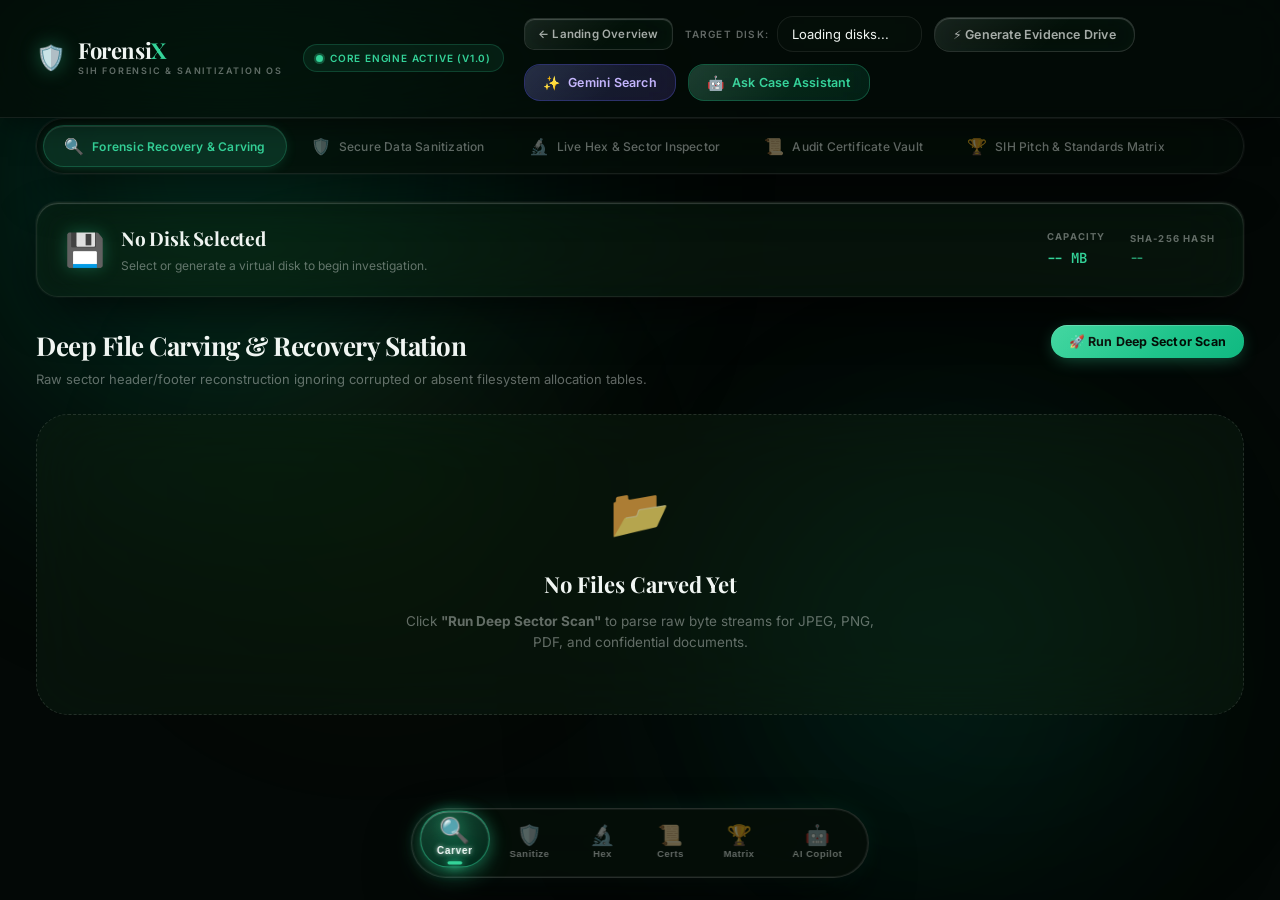
==== static/studio.html @ 4ae2972b "feat: Initial release of ForensiX Cyber-Forensic Studio & Sanitization OS" ====
<!DOCTYPE html>
<html lang="en">
<head>
    <meta charset="UTF-8">
    <meta name="viewport" content="width=device-width, initial-scale=1.0">
    <title>ForensiX Studio | Forensic Carving & Certified Zero-Data Sanitization OS</title>
    <meta name="description" content="Forensics-Grade Certified Secure Data Sanitization (NIST SP 800-88, DoD 5220.22-M) and Deep File Recovery Suite">
    <!-- Google Fonts -->
    <link rel="preconnect" href="https://fonts.googleapis.com">
    <link rel="preconnect" href="https://fonts.gstatic.com" crossorigin>
    <link href="https://fonts.googleapis.com/css2?family=Playfair+Display:ital,wght@0,400;0,500;0,600;0,700;0,800;1,400;1,600&family=Inter:wght@300;400;500;600;700;800&family=JetBrains+Mono:wght@400;500;700&display=swap" rel="stylesheet">
    <!-- Main Stylesheet -->
    <link rel="stylesheet" href="styles.css">
</head>
<body>
    <!-- Liquid Light Ambient Mesh Orbs (iPhone / visionOS Dynamic Light) -->
    <div class="ambient-glow-orbs">
        <div class="orb orb-1"></div>
        <div class="orb orb-2"></div>
        <div class="orb orb-3"></div>
        <div class="orb orb-4"></div>
    </div>

    <div class="app-layout">
        <!-- Top Navigation Bar -->
        <header class="top-header">
            <div class="brand-section">
                <a href="/" class="brand-logo" title="Back to Landing Page">
                    <span class="logo-icon">🛡️</span>
                    <div class="brand-text">
                        <span class="brand-title">Forensi<span class="brand-highlight">X</span></span>
                        <span class="brand-subtitle">SIH FORENSIC & SANITIZATION OS</span>
                    </div>
                </a>
                <div class="system-status-pill">
                    <span class="pulse-dot"></span>
                    <span id="systemStatusText">CORE ENGINE ACTIVE (v1.0)</span>
                </div>
            </div>

                        <div class="header-controls">
                <a href="/" class="btn btn-secondary btn-sm" title="Return to ForensiX Landing Page"><span>← Landing Overview</span></a>
                <div class="disk-selector-group">
                    <label for="activeDiskSelect">TARGET DISK:</label>
                    <select id="activeDiskSelect" class="cyber-select">
                        <option value="">Loading disks...</option>
                    </select>
                </div>
                <button id="btnCreateSampleDisk" class="btn btn-secondary">
                    <span>⚡ Generate Evidence Drive</span>
                </button>
                <button id="btnOpenGeminiSearch" class="btn btn-ai-gemini" title="Gemini 3.7 Flash Unknown Artifact & Signature Search">
                    <span class="ai-sparkle-icon">✨</span>
                    <span>Gemini Search</span>
                </button>
                <button id="btnOpenCaseAssistant" class="btn btn-ai-assistant" title="DFIR Case Intelligence Copilot">
                    <span class="ai-bot-icon">🤖</span>
                    <span>Ask Case Assistant</span>
                </button>
            </div>
        </header>

        

        <!-- Floating iOS Dock Navigation -->
        <div class="dock-nav-wrapper">
            <nav class="nav-tabs" role="tablist">
                <button class="tab-btn active" data-tab="tab-recovery" id="navRecovery">
                    <span class="tab-icon">🔍</span>
                    <span class="tab-label">Forensic Recovery & Carving</span>
                </button>
                <button class="tab-btn" data-tab="tab-wipe" id="navWipe">
                    <span class="tab-icon">🛡️</span>
                    <span class="tab-label">Secure Data Sanitization</span>
                </button>
                <button class="tab-btn" data-tab="tab-hex" id="navHex">
                    <span class="tab-icon">🔬</span>
                    <span class="tab-label">Live Hex & Sector Inspector</span>
                </button>
                <button class="tab-btn" data-tab="tab-certs" id="navCerts">
                    <span class="tab-icon">📜</span>
                    <span class="tab-label">Audit Certificate Vault</span>
                </button>
                <button class="tab-btn" data-tab="tab-pitch" id="navPitch">
                    <span class="tab-icon">🏆</span>
                    <span class="tab-label">SIH Pitch & Standards Matrix</span>
                </button>
            </nav>
        </div>

        <!-- Main Content Area -->
        <main class="workspace-main" id="workspaceMain">
            <!-- Active Drive Banner -->
            <div class="drive-banner" id="driveBanner">
                <div class="drive-banner-info">
                    <div class="drive-icon">💾</div>
                    <div>
                        <h2 id="bannerDiskName">No Disk Selected</h2>
                        <div class="drive-meta" id="bannerDiskMeta">Select or generate a virtual disk to begin investigation.</div>
                    </div>
                </div>
                <div class="drive-banner-stats">
                    <div class="stat-box">
                        <span class="stat-label">CAPACITY</span>
                        <span class="stat-value" id="bannerDiskSize">-- MB</span>
                    </div>
                    <div class="stat-box">
                        <span class="stat-label">SHA-256 HASH</span>
                        <span class="stat-value hash-code" id="bannerDiskHash">--</span>
                    </div>
                </div>
            </div>

            <!-- TAB 1: FORENSIC RECOVERY & CARVING -->
            <section id="tab-recovery" class="tab-pane active">
                <div class="pane-header">
                    <div>
                        <h2>Deep File Carving & Recovery Station</h2>
                        <p class="section-desc">Raw sector header/footer reconstruction ignoring corrupted or absent filesystem allocation tables.</p>
                    </div>
                    <button id="btnStartCarve" class="btn btn-primary">
                        <span>🚀 Run Deep Sector Scan</span>
                    </button>
                </div>

                <div class="carver-stats-bar" id="carverStatsBar" style="display: none;">
                    <div class="mini-stat">
                        <span class="label">Sectors Scanned</span>
                        <span class="val" id="scannedSectorsCount">0</span>
                    </div>
                    <div class="mini-stat">
                        <span class="label">Carved Artifacts</span>
                        <span class="val" id="carvedArtifactsCount">0</span>
                    </div>
                    <div class="mini-stat">
                        <span class="label">Integrity Status</span>
                        <span class="val status-ok" id="carveIntegrityStatus">100% Validated</span>
                    </div>
                </div>

                <!-- Recovery Results Grid -->
                <div class="recovery-grid" id="recoveryGrid">
                    <div class="empty-state">
                        <div class="empty-icon">📂</div>
                        <h3>No Files Carved Yet</h3>
                        <p>Click <strong>"Run Deep Sector Scan"</strong> to parse raw byte streams for JPEG, PNG, PDF, and confidential documents.</p>
                    </div>
                </div>
            </section>

            <!-- TAB 2: SECURE DATA SANITIZATION -->
            <section id="tab-wipe" class="tab-pane">
                <div class="pane-header">
                    <div>
                        <h2>Certified Media Sanitization Station</h2>
                        <p class="section-desc">Mathematically proven data destruction compliant with NIST SP 800-88 Rev. 1, DoD 5220.22-M, and SSD firmware sanitisers.</p>
                    </div>
                </div>

                <div class="wipe-container">
                    <div class="wipe-controls-panel glass-card">
                        <h3>1. Select Sanitization Standard</h3>
                        <div class="standard-selector">
                            <label class="standard-radio-card active">
                                <input type="radio" name="wipeStandard" value="NIST_CLEAR" checked>
                                <div class="card-content">
                                    <div class="card-title-row">
                                        <span class="title">NIST SP 800-88 (Clear)</span>
                                        <span class="badge badge-success">Recommended</span>
                                    </div>
                                    <p class="desc">1-pass logical overwrite with zero/fixed pattern + verification. Recommended by modern forensic standards for general decommission.</p>
                                </div>
                            </label>

                            <label class="standard-radio-card">
                                <input type="radio" name="wipeStandard" value="NIST_PURGE">
                                <div class="card-content">
                                    <div class="card-title-row">
                                        <span class="title">NIST SP 800-88 (Purge)</span>
                                        <span class="badge badge-cyan">Classified</span>
                                    </div>
                                    <p class="desc">3-pass pseudo-random overwrite with bitwise inversion and zero pass. Resists advanced lab-level recovery techniques.</p>
                                </div>
                            </label>

                            <label class="standard-radio-card">
                                <input type="radio" name="wipeStandard" value="DOD_5220_22_M">
                                <div class="card-content">
                                    <div class="card-title-row">
                                        <span class="title">DoD 5220.22-M (E)</span>
                                        <span class="badge badge-amber">3-Pass</span>
                                    </div>
                                    <p class="desc">Department of Defense standard: Pass 1 (zeros), Pass 2 (ones), Pass 3 (random byte) followed by sector-wide verification.</p>
                                </div>
                            </label>

                            <label class="standard-radio-card">
                                <input type="radio" name="wipeStandard" value="SSD_SECURE_ERASE">
                                <div class="card-content">
                                    <div class="card-title-row">
                                        <span class="title">SSD Firmware Sanitize (NVMe / ATA)</span>
                                        <span class="badge badge-purple">Flash Safe</span>
                                    </div>
                                    <p class="desc">Bypasses wear-leveling by purging the Flash Translation Layer (FTL) controller crypto keys and issuing TRIM block-erases.</p>
                                </div>
                            </label>
                        </div>

                        <div class="operator-field">
                            <label for="operatorInput">Forensic Examiner Name:</label>
                            <input type="text" id="operatorInput" class="cyber-input" value="Lead Forensic Examiner (SIH 2026)">
                        </div>

                        <div class="safety-notice">
                            <span class="safety-icon">⚠️</span>
                            <span><strong>Zero-Data Guarantee:</strong> Once initiated, all evidence on the selected virtual image will be permanently overwritten and non-recoverable.</span>
                        </div>

                        <button id="btnStartWipe" class="btn btn-danger btn-large">
                            <span>🔥 Execute Certified Sanitization</span>
                        </button>
                    </div>

                    <!-- Wipe Live Execution Status -->
                    <div class="wipe-feedback-panel glass-card">
                        <h3>2. Real-Time Execution & Entropy Telemetry</h3>
                        
                        <div class="telemetry-gauge">
                            <div class="gauge-header">
                                <span>Shannon Sector Entropy</span>
                                <span class="entropy-val" id="telemetryEntropy">-- bits/byte</span>
                            </div>
                            <div class="progress-bar-track">
                                <div class="progress-bar-fill" id="entropyBarFill" style="width: 0%;"></div>
                            </div>
                            <div class="entropy-explanation" id="entropyExplanation">
                                Higher entropy (&gt;7.0) indicates high information content. 0.0 indicates 100% verified zeroed media.
                            </div>
                        </div>

                        <div class="wipe-status-terminal" id="wipeTerminal">
                            <div class="terminal-line"><span class="term-dim">[SYSTEM]</span> Ready for sanitization command.</div>
                        </div>

                        <div class="cert-alert-box" id="certAlertBox" style="display: none;">
                            <div class="cert-alert-icon">📜</div>
                            <div class="cert-alert-info">
                                <h4>Sanitization Complete & Audited</h4>
                                <p id="certSuccessMsg">Certificate FX-CERT-XXXX generated successfully.</p>
                                <a id="btnDownloadCertFromAlert" href="#" target="_blank" class="btn btn-secondary btn-sm">
                                    <span>Download PDF Certificate</span>
                                </a>
                            </div>
                        </div>
                    </div>
                </div>
            </section>

            <!-- TAB 3: LIVE HEX & SECTOR INSPECTOR -->
            <section id="tab-hex" class="tab-pane">
                <div class="pane-header">
                    <div>
                        <h2>Live Sector & Raw Hex Inspector</h2>
                        <p class="section-desc">Bit-level verification of storage sectors. Inspect headers, payload data, and sanitized zero blocks directly.</p>
                    </div>
                    <div class="hex-nav-controls">
                        <label for="hexOffsetInput">Offset (Bytes):</label>
                        <input type="number" id="hexOffsetInput" class="cyber-input num-input" value="0" step="512">
                        <button id="btnJumpHex" class="btn btn-secondary btn-sm">Jump</button>
                        <button id="btnPrevSector" class="btn btn-secondary btn-sm">&larr; -512B</button>
                        <button id="btnNextSector" class="btn btn-secondary btn-sm">+512B &rarr;</button>
                        <button id="btnAnalyzeHexInGemini" class="btn btn-ai-gemini btn-sm" title="Analyze this raw sector in Gemini 3.7 Flash">
                            <span>✨ Analyze in Gemini</span>
                        </button>
                    </div>

                </div>

                <div class="hex-viewer-container glass-card">
                    <div class="macos-window-bar">
                        <div class="macos-dots">
                            <span class="dot dot-red"></span>
                            <span class="dot dot-yellow"></span>
                            <span class="dot dot-green"></span>
                        </div>
                        <span class="macos-title">Raw Sector Stream • 512B Frame Inspector</span>
                    </div>
                    <div class="hex-header-row">
                        <span class="col-offset">OFFSET</span>
                        <span class="col-hex">00 01 02 03 04 05 06 07  08 09 0A 0B 0C 0D 0E 0F</span>
                        <span class="col-ascii">ASCII</span>
                    </div>
                    <div class="hex-body" id="hexViewBody">
                        <div class="terminal-loading">Select a drive to render raw hex sectors...</div>
                    </div>
                </div>
            </section>

            <!-- TAB 4: AUDIT CERTIFICATE VAULT -->
            <section id="tab-certs" class="tab-pane">
                <div class="pane-header">
                    <div>
                        <h2>Compliance Certificate Vault</h2>
                        <p class="section-desc">Immutable audit trails for GDPR Art. 17, ISO 27001, and NIST 800-88 compliance.</p>
                    </div>
                    <button id="btnRefreshCerts" class="btn btn-secondary btn-sm">Refresh Vault</button>
                </div>

                <div class="certs-table-container glass-card">
                    <table class="cyber-table">
                        <thead>
                            <tr>
                                <th>Certificate UUID</th>
                                <th>Generated Date</th>
                                <th>Status</th>
                                <th>File Size</th>
                                <th>Action</th>
                            </tr>
                        </thead>
                        <tbody id="certsTableBody">
                            <tr>
                                <td colspan="5" style="text-align: center; color: var(--text-muted);">No certificates generated yet. Perform a wipe to create one.</td>
                            </tr>
                        </tbody>
                    </table>
                </div>
            </section>

            <!-- TAB 5: SIH PITCH & STANDARDS MATRIX -->
            <section id="tab-pitch" class="tab-pane">
                <div class="pane-header">
                    <div>
                        <h2>SIH Judge Briefing & Standards Matrix</h2>
                        <p class="section-desc">Technical cheat-sheet, architecture breakdown, and defense script for hackathon presentations.</p>
                    </div>
                </div>

                <div class="pitch-grid">
                    <div class="glass-card pitch-card">
                        <h3>🏆 The Winning Pitch in 3 Points</h3>
                        <ol class="pitch-list">
                            <li><strong>Dual Forensic Loop</strong>: Solves both sides of data lifecycle—recovering vital evidence before decommission and guaranteeing zero data leakage afterwards.</li>
                            <li><strong>Verifiable Mathematical Proof</strong>: We don't just "delete files". We calculate Shannon entropy drops and generate cryptographically signed NIST 800-88 PDF certificates.</li>
                            <li><strong>SSD Wear-Leveling Awareness</strong>: Judges love this technical depth: we explain why standard multi-pass magnetic overwrites fail on flash SSDs due to FTL overprovisioning, and implement firmware Sanitize / Crypto-Erase protocols.</li>
                        </ol>
                    </div>

                    <div class="glass-card pitch-card">
                        <h3>⚖️ Standards Comparison Matrix</h3>
                        <table class="cyber-table-mini">
                            <thead>
                                <tr>
                                    <th>Standard</th>
                                    <th>Passes</th>
                                    <th>Best Suited For</th>
                                    <th>Status</th>
                                </tr>
                            </thead>
                            <tbody>
                                <tr>
                                    <td><strong>NIST SP 800-88 Clear</strong></td>
                                    <td>1 Pass</td>
                                    <td>Modern Magnetic Drives</td>
                                    <td><span class="badge badge-success">Gold Standard</span></td>
                                </tr>
                                <tr>
                                    <td><strong>NIST SP 800-88 Purge</strong></td>
                                    <td>3 Passes</td>
                                    <td>Classified Media</td>
                                    <td><span class="badge badge-cyan">Enterprise</span></td>
                                </tr>
                                <tr>
                                    <td><strong>DoD 5220.22-M</strong></td>
                                    <td>3 Passes</td>
                                    <td>Legacy Defense Contracts</td>
                                    <td><span class="badge badge-amber">Legacy DoD</span></td>
                                </tr>
                                <tr>
                                    <td><strong>ATA/NVMe Sanitize</strong></td>
                                    <td>Firmware</td>
                                    <td>Solid State Drives (SSDs)</td>
                                    <td><span class="badge badge-purple">Hardware Level</span></td>
                                </tr>
                            </tbody>
                        </table>
                    </div>

                    <div class="glass-card pitch-card full-col">
                        <h3>💡 Real-World Enterprise & Government Buyer Persona</h3>
                        <p><strong>Target Customers</strong>: Ministry of Defence, National Informatics Centre (NIC), Banking & Financial Services (RBI/SEBI compliance), Cyber Crime Cells, and certified e-Waste recyclers needing legal proof of sanitization before hardware resale or disposal.</p>
                    </div>
                </div>
            </section>
        </main>
    </div>

    <!-- Hex Preview Modal -->
    <div class="modal-backdrop" id="hexModal" style="display: none;">
        <div class="modal-dialog glass-card">
            <div class="modal-header">
                <h3 id="modalTitle">Artifact Hex Inspection</h3>
                <button class="modal-close" id="btnModalClose">&times;</button>
            </div>
            <div class="modal-body" id="modalHexContent">
                <!-- Injected rows -->
            </div>
        </div>
    </div>

    <!-- On-Device & Gemini AI "Ask the Case" Assistant Drawer -->
    <div class="assistant-drawer-backdrop" id="caseAssistantBackdrop" style="display: none;">
        <div class="assistant-drawer glass-card" id="caseAssistantDrawer">
            <div class="assistant-header">
                <div class="assistant-header-title">
                    <div class="assistant-icon-badge">✨</div>
                    <div>
                        <div class="assistant-subtitle-row">
                            <span class="assistant-kicker">AI FORENSIC INTELLIGENCE</span>
                            <span class="engine-badge badge-gemini" id="assistantEngineBadge">GEMINI 3.7 FLASH</span>
                        </div>
                        <h3 class="assistant-heading">Case Intelligence Copilot</h3>
                    </div>
                </div>
                <div class="assistant-header-actions">
                    <button id="btnDrawerOpenGeminiSearch" class="btn btn-secondary btn-xs" title="Open Dedicated Unknown Signature & Hex Search">
                        <span>🔍 Unknown Sigs</span>
                    </button>
                    <button class="modal-close" id="btnCloseCaseAssistant">&times;</button>
                </div>
            </div>

            <!-- Engine Mode Toggle Strip -->
            <div class="assistant-mode-strip">
                <div class="mode-toggle-group">
                    <button class="mode-btn active" id="btnModeGemini" data-mode="GEMINI_3_7">
                        Gemini 3.7 Flash (Cloud Engine)
                    </button>
                    <button class="mode-btn" id="btnModeLocal" data-mode="LOCAL_ONNX">
                        Local Isolated (Air-Gapped)
                    </button>
                </div>
                <div class="mode-desc" id="assistantModeDesc">Live Grounding + IOCs</div>
            </div>

            <!-- Quick Prompts Pill Carousel -->
            <div class="assistant-quick-prompts">
                <span class="prompts-label">PROMPTS:</span>
                <button class="prompt-chip" data-prompt="Show recovered files with low confidence (<80%)">Low Confidence (&lt;80%)</button>
                <button class="prompt-chip" data-prompt="Investigate unknown file signatures in slack space">Unknown Signatures</button>
                <button class="prompt-chip" data-prompt="Summarize all anti-forensic findings">Anti-Forensic Findings</button>
                <button class="prompt-chip" data-prompt="Is the Merkle ledger chain cryptographically intact?">Audit Chain of Custody</button>
                <button class="prompt-chip" data-prompt="What NIST standard was applied to the NVMe SSD?">NIST Sanitization Rules</button>
            </div>

            <!-- Chat Message Stream -->
            <div class="assistant-chat-stream" id="assistantChatStream">
                <!-- Messages rendered by JS -->
            </div>

            <!-- Message Input Area -->
            <div class="assistant-input-bar">
                <input type="text" id="assistantInputText" class="cyber-input" placeholder="Ask a forensic question about current case artifacts, confidence, or signatures...">
                <button id="btnAssistantSend" class="btn btn-primary btn-icon">
                    <span id="assistantSendIcon">➔</span>
                </button>
            </div>
        </div>
    </div>

    <!-- Gemini 3.7 Flash Unknown Artifact & Signature Search Modal -->
    <div class="modal-backdrop" id="geminiUnknownModal" style="display: none;">
        <div class="modal-dialog modal-xl glass-card">
            <div class="modal-header">
                <div class="modal-title-group">
                    <div class="modal-badge-icon">✨</div>
                    <div>
                        <div class="modal-sub-label">DEEP FORENSIC INTELLIGENCE • GEMINI 3.7 FLASH + SEARCH GROUNDING</div>
                        <h3>Unknown Artifact &amp; Signature Investigator</h3>
                    </div>
                </div>
                <div class="modal-header-actions">
                    <button id="btnOpenApiKeyModal" class="btn btn-secondary btn-xs" title="Configure Gemini API Key">
                        <span id="geminiKeyStatusPill">🔑 Key: Offline Mode</span>
                    </button>
                    <button class="modal-close" id="btnCloseGeminiModal">&times;</button>
                </div>
            </div>

            <!-- Search Mode Tabs -->
            <div class="gemini-tabs">
                <button class="gemini-tab-btn active" data-search-tab="PRESETS" id="tabGeminiPresets">
                    <span>🗂️ Mystery Presets (5)</span>
                </button>
                <button class="gemini-tab-btn" data-search-tab="QUERY" id="tabGeminiQuery">
                    <span>🔎 Suspect Description</span>
                </button>
                <button class="gemini-tab-btn" data-search-tab="MAGIC_BYTES" id="tabGeminiBytes">
                    <span>🧬 Magic Bytes &amp; Hex</span>
                </button>
                <button class="gemini-tab-btn" data-search-tab="HASH_IOC" id="tabGeminiHash">
                    <span>#️⃣ Hash / IoC Search</span>
                </button>
            </div>

            <div class="modal-body gemini-modal-body">
                <!-- Tab Pane 1: Presets Grid -->
                <div class="gemini-pane active" id="paneGeminiPresets">
                    <div class="presets-intro">
                        <p>Select an uncatalogued anomaly extracted from current case evidence media to run full-spectrum Gemini analysis and Google Search Grounding:</p>
                    </div>
                    <div class="presets-grid" id="presetsGrid">
                        <!-- Populated by JS -->
                    </div>
                </div>

                <!-- Input Controls Form -->
                <div class="gemini-form-section">
                    <div class="gemini-form-grid">
                        <div class="form-group col-full">
                            <label for="geminiQueryInput">Investigation Query / Suspect Description:</label>
                            <input type="text" id="geminiQueryInput" class="cyber-input" placeholder="e.g. Obfuscated cryptographic keyfile in unallocated clusters or Satellite RF packet...">
                        </div>
                        <div class="form-group">
                            <label for="geminiMagicBytesInput">Magic Bytes (Hex Signature):</label>
                            <input type="text" id="geminiMagicBytesInput" class="cyber-input font-mono" placeholder="e.g. 53 41 54 5F 54 4C 4D 34">
                        </div>
                        <div class="form-group">
                            <label for="geminiClaimedExtInput">Claimed Extension / Format:</label>
                            <input type="text" id="geminiClaimedExtInput" class="cyber-input font-mono" placeholder="e.g. .tlm, .kfl, .bin, .jpg">
                        </div>
                        <div class="form-group col-full">
                            <label for="geminiHexSnippetInput">Hex Snippet / Raw Sector Dump:</label>
                            <textarea id="geminiHexSnippetInput" class="cyber-textarea font-mono" rows="2" placeholder="53 41 54 5F 54 4C 4D 34 00 1A 4F 88 DE AD BE EF..."></textarea>
                        </div>
                        <div class="form-group">
                            <label for="geminiHashInput">Artifact Hash (MD5 / SHA-256 / SSDEEP):</label>
                            <input type="text" id="geminiHashInput" class="cyber-input font-mono" placeholder="e.g. 9e8a71b4c33984128f9d0c28374821a938c01b228947ef3a92182049d9cba831">
                        </div>
                        <div class="form-group">
                            <label for="geminiContextInput">Investigation Context / Classification:</label>
                            <input type="text" id="geminiContextInput" class="cyber-input" value="NTRO Forensics Wing • Classified Evidence Seizure">
                        </div>
                    </div>

                    <div class="gemini-search-actions">
                        <button id="btnExecuteGeminiSearch" class="btn btn-primary btn-glow">
                            <span id="geminiSearchSpinner" style="display: none;">⏳</span>
                            <span>⚡ Run Grounded Forensic Search</span>
                        </button>
                        <button id="btnClearGeminiInputs" class="btn btn-secondary btn-sm">Clear Fields</button>
                    </div>
                </div>

                <!-- Results Output Container -->
                <div class="gemini-results-container" id="geminiResultsContainer" style="display: none;">
                    <!-- Engine Banner -->
                    <div class="gemini-res-header">
                        <div class="res-engine-pill">
                            <span class="pulse-dot"></span>
                            <span id="resEngineName">GEMINI 3.7 FLASH LIVE</span>
                        </div>
                        <div class="res-model-text" id="resModelText">Grounded with Global Threat &amp; Signature Databases</div>
                    </div>

                    <!-- Cards Row: Identification & Threat Assessment -->
                    <div class="res-cards-row">
                        <!-- Identification Card -->
                        <div class="res-card glass-card">
                            <div class="res-card-title">
                                <span>🧬</span>
                                <h4>Format Identification</h4>
                            </div>
                            <div class="res-card-body">
                                <div class="res-field">
                                    <span class="res-label">LIKELY ARTIFACT</span>
                                    <span class="res-val highlight" id="resIdName">--</span>
                                </div>
                                <div class="res-field">
                                    <span class="res-label">CLASSIFICATION</span>
                                    <span class="res-val" id="resIdClassification">--</span>
                                </div>
                                <div class="res-field">
                                    <span class="res-label">CONFIDENCE</span>
                                    <span class="res-val" id="resIdConfidence">--%</span>
                                </div>
                                <div class="res-field">
                                    <span class="res-label">KNOWN SIGNATURES</span>
                                    <span class="res-val font-mono" id="resIdSignatures">--</span>
                                </div>
                            </div>
                        </div>

                        <!-- Threat Assessment Card -->
                        <div class="res-card glass-card">
                            <div class="res-card-title">
                                <span>🛡️</span>
                                <h4>Threat &amp; Risk Assessment</h4>
                                <span class="badge" id="resThreatSeverityBadge">MEDIUM</span>
                            </div>
                            <div class="res-card-body">
                                <p class="res-risk-summary" id="resRiskSummary">--</p>
                                <div class="res-iocs-list">
                                    <span class="res-label">INDICATORS OF COMPROMISE (IoCs):</span>
                                    <ul id="resIocsList">
                                        <!-- Li items -->
                                    </ul>
                                </div>
                            </div>
                        </div>
                    </div>

                    <!-- Forensic Carving Strategy Card -->
                    <div class="res-card glass-card">
                        <div class="res-card-title">
                            <span>🔬</span>
                            <h4>Forensic Carving &amp; Extraction Strategy</h4>
                        </div>
                        <div class="res-card-body">
                            <p id="resCarvingApproach">--</p>
                            <div class="tools-row">
                                <span class="res-label">RECOMMENDED TOOLS:</span>
                                <div class="tools-chips" id="resToolsChips">
                                    <!-- Tool badges -->
                                </div>
                            </div>
                            <div class="regex-box">
                                <div class="regex-header">
                                    <span>CARVING REGEX PATTERN</span>
                                    <button id="btnCopyRegex" class="btn btn-xs btn-secondary">📋 Copy Regex</button>
                                </div>
                                <code id="resCarvingRegex">--</code>
                            </div>
                        </div>
                    </div>

                    <!-- Google Search Grounding Sources -->
                    <div class="res-card glass-card" id="resGroundingCard">
                        <div class="res-card-title">
                            <span>🌐</span>
                            <h4>Live Grounding Sources &amp; Research Citations</h4>
                        </div>
                        <div class="res-card-body">
                            <div class="grounding-queries" id="resGroundingQueries">
                                <!-- Query chips -->
                            </div>
                            <div class="grounding-sources" id="resGroundingSources">
                                <!-- Link cards -->
                            </div>
                        </div>
                    </div>

                    <!-- Detailed Technical Analysis Markdown -->
                    <div class="res-card glass-card">
                        <div class="res-card-title">
                            <span>📝</span>
                            <h4>Senior DFIR Specialist Technical Assessment</h4>
                        </div>
                        <div class="res-card-body detailed-markdown" id="resDetailedAnalysis">
                            <!-- Injected Markdown -->
                        </div>
                    </div>
                </div>
            </div>
        </div>
    </div>

    <!-- API Key Configuration Modal -->
    <div class="modal-backdrop" id="apiKeyModal" style="display: none;">
        <div class="modal-dialog glass-card" style="max-width: 500px;">
            <div class="modal-header">
                <h3>Gemini 3.7 Flash API Configuration</h3>
                <button class="modal-close" id="btnCloseApiKeyModal">&times;</button>
            </div>
            <div class="modal-body">
                <p style="font-size: 13px; color: var(--text-secondary); margin-bottom: 15px;">
                    Enter your Google Gemini API key to enable live Gemini 3.7 Flash analysis and real-time Google Search Grounding.
                    If left unconfigured, the system automatically uses the high-fidelity air-gapped forensic knowledge engine.
                </p>
                <div class="form-group">
                    <label for="geminiApiKeyInput">Gemini API Key:</label>
                    <input type="password" id="geminiApiKeyInput" class="cyber-input font-mono" placeholder="AIzaSy...">
                </div>
                <div style="margin-top: 15px; display: flex; gap: 10px; justify-content: flex-end;">
                    <button id="btnSaveApiKey" class="btn btn-primary">Save Key</button>
                </div>
            </div>
        </div>
    </div>


    <!-- Floating iOS Dock Navigation -->
    <nav class="floating-dock" id="floatingDock" role="tablist" aria-label="Quick forensic navigation">
        <button class="dock-item active" data-tab="tab-recovery" role="tab" aria-selected="true" title="Deep File Carver">
            <span class="dock-item-icon">🔍</span>
            <span class="dock-item-label">Carver</span>
        </button>
        <button class="dock-item" data-tab="tab-wipe" role="tab" aria-selected="false" title="Certified Sanitization">
            <span class="dock-item-icon">🛡️</span>
            <span class="dock-item-label">Sanitize</span>
        </button>
        <button class="dock-item" data-tab="tab-hex" role="tab" aria-selected="false" title="Raw Hex & Sector Inspector">
            <span class="dock-item-icon">🔬</span>
            <span class="dock-item-label">Hex</span>
        </button>
        <button class="dock-item" data-tab="tab-certs" role="tab" aria-selected="false" title="Audit Certificate Vault">
            <span class="dock-item-icon">📜</span>
            <span class="dock-item-label">Certs</span>
        </button>
        <button class="dock-item" data-tab="tab-pitch" role="tab" aria-selected="false" title="SIH Defense Matrix">
            <span class="dock-item-icon">🏆</span>
            <span class="dock-item-label">Matrix</span>
        </button>
        <button class="dock-item" id="dockBtnAiAssistant" role="tab" aria-selected="false" title="DFIR AI Assistant">
            <span class="dock-item-icon">🤖</span>
            <span class="dock-item-label">AI Copilot</span>
        </button>
    </nav>

    <!-- Application Script -->
    <script src="app.js"></script>
</body>
</html>
---- static/styles.css ----
/* ==========================================================================
   ForensiX | Sylva-Inspired Dark Emerald Glassmorphic Forensic Suite
   Aesthetic: Moody organic emerald, luxury serif typography, frosted visionOS glass
   ========================================================================== */

:root {
    /* Color Palette */
    --bg-void:            #030806;
    --bg-dark:            #050e08;
    --bg-surface:         #08140c;
    --bg-glass:           rgba(10, 26, 16, 0.46);
    --bg-glass-card:      rgba(12, 30, 18, 0.52);
    --bg-glass-hover:     rgba(16, 40, 24, 0.65);
    --bg-input:           rgba(6, 16, 10, 0.70);
    --bg-terminal:        rgba(3, 10, 6, 0.88);
    
    /* Glassmorphism System */
    --glass-blur:         blur(36px) saturate(180%) brightness(104%);
    --glass-blur-heavy:   blur(52px) saturate(200%) brightness(105%);
    --glass-blur-light:   blur(18px) saturate(160%);
    --glass-border:       rgba(255, 255, 255, 0.08);
    --glass-border-light: rgba(255, 255, 255, 0.14);
    --glass-border-mint:  rgba(52, 211, 153, 0.28);
    --glass-specular:     inset 0 1px 1px 0 rgba(255, 255, 255, 0.22), inset 0 0 20px 0 rgba(52, 211, 153, 0.03);
    --glass-shadow:       0 20px 50px -12px rgba(0, 0, 0, 0.78), 0 0 1px 1px rgba(255, 255, 255, 0.05);
    --glass-shadow-lg:    0 32px 80px -16px rgba(0, 0, 0, 0.90), 0 0 2px 1px rgba(255, 255, 255, 0.08);
    --glass-shadow-glow:  0 0 40px -8px rgba(52, 211, 153, 0.22);

    /* Accents */
    --mint:               #34d399;
    --mint-dim:           #10b981;
    --mint-glow:          rgba(52, 211, 153, 0.35);
    --mint-soft:          rgba(52, 211, 153, 0.14);
    --jade:               #059669;
    --teal:               #0d9488;
    --amber:              #f59e0b;
    --crimson:            #ef4444;
    --cyan:               #38bdf8;
    --purple:             #a855f7;

    /* Typography */
    --text-primary:       #f0f5f2;
    --text-secondary:     rgba(240, 245, 242, 0.68);
    --text-muted:         rgba(240, 245, 242, 0.40);
    --text-mint:          #6ee7b7;

    --font-display:       'Playfair Display', 'Georgia', serif;
    --font-ui:            'Inter', -apple-system, BlinkMacSystemFont, system-ui, sans-serif;
    --font-mono:          'JetBrains Mono', 'SF Mono', Menlo, monospace;

    /* Radii & Motion */
    --radius-xs:          6px;
    --radius-sm:          10px;
    --radius-md:          16px;
    --radius-lg:          22px;
    --radius-xl:          32px;
    --radius-2xl:         48px;
    --radius-full:        9999px;
    --ease-spring:        cubic-bezier(0.16, 1, 0.3, 1);
    --ease-smooth:        cubic-bezier(0.25, 1, 0.5, 1);
}

*, *::before, *::after { margin: 0; padding: 0; box-sizing: border-box; }
html { scroll-behavior: smooth; font-size: 15px; }

/* Sylva Dark Emerald Theme-Matched Scrollbars */
*, html, body {
    scrollbar-width: thin;
    scrollbar-color: rgba(52, 211, 153, 0.35) rgba(4, 12, 7, 0.7);
}

::-webkit-scrollbar {
    width: 7px;
    height: 7px;
}
::-webkit-scrollbar-track {
    background: rgba(3, 10, 6, 0.85);
    border-radius: 9999px;
}
::-webkit-scrollbar-thumb {
    background: rgba(52, 211, 153, 0.32);
    border-radius: 9999px;
    border: 1px solid rgba(52, 211, 153, 0.15);
    transition: background 0.2s ease;
}
::-webkit-scrollbar-thumb:hover {
    background: rgba(52, 211, 153, 0.65);
    box-shadow: 0 0 10px rgba(52, 211, 153, 0.4);
}
::-webkit-scrollbar-corner {
    background: rgba(3, 10, 6, 0.85);
}

body {
    background-color: var(--bg-void);
    color: var(--text-primary);
    font-family: var(--font-ui);
    line-height: 1.6;
    min-height: 100vh;
    overflow-x: hidden;
    -webkit-font-smoothing: antialiased;
    -moz-osx-font-smoothing: grayscale;
}

/* Ambient Orbs */
.ambient-glow-orbs {
    position: fixed; inset: 0; pointer-events: none; z-index: 0; overflow: hidden;
}
.orb {
    position: absolute; border-radius: 50%; filter: blur(120px); will-change: transform;
}
.orb-1 {
    width: 750px; height: 750px;
    background: radial-gradient(circle at 40% 40%, rgba(16, 185, 129, 0.38), rgba(5, 150, 105, 0.16), transparent 70%);
    top: -15%; left: -6%; animation: floatOrb1 28s infinite ease-in-out alternate; opacity: 0.9;
}
.orb-2 {
    width: 620px; height: 620px;
    background: radial-gradient(circle at 50% 50%, rgba(13, 148, 136, 0.28), rgba(6, 95, 70, 0.12), transparent 70%);
    bottom: -10%; right: 5%; animation: floatOrb2 22s infinite ease-in-out alternate; opacity: 0.75;
}
.orb-3 {
    width: 500px; height: 500px;
    background: radial-gradient(circle at 60% 40%, rgba(52, 211, 153, 0.20), rgba(16, 185, 129, 0.08), transparent 70%);
    top: 45%; left: 55%; animation: floatOrb3 34s infinite ease-in-out alternate; opacity: 0.65;
}
.orb-4 {
    width: 440px; height: 440px;
    background: radial-gradient(circle at 50% 60%, rgba(245, 158, 11, 0.14), transparent 70%);
    bottom: 25%; left: 12%; animation: floatOrb4 38s infinite ease-in-out alternate; opacity: 0.55;
}
@keyframes floatOrb1 {
    0%   { transform: translate(0, 0) scale(1); }
    50%  { transform: translate(70px, 50px) scale(1.08); }
    100% { transform: translate(-30px, 80px) scale(0.96); }
}
@keyframes floatOrb2 {
    0%   { transform: translate(0, 0) scale(1.04); }
    50%  { transform: translate(-80px, -60px) scale(0.95); }
    100% { transform: translate(40px, 60px) scale(1.10); }
}
@keyframes floatOrb3 {
    0%   { transform: translate(0, 0) scale(0.97); }
    100% { transform: translate(80px, -50px) scale(1.05); }
}
@keyframes floatOrb4 {
    0%   { transform: translate(0, 0); }
    100% { transform: translate(50px, -40px) scale(1.04); }
}

/* Glass Card Primitive */
.glass-card {
    background: var(--bg-glass-card);
    backdrop-filter: var(--glass-blur);
    -webkit-backdrop-filter: var(--glass-blur);
    border: 1px solid var(--glass-border);
    box-shadow: var(--glass-shadow), var(--glass-specular);
    border-radius: var(--radius-lg);
    position: relative;
    overflow: hidden;
    transition: box-shadow 0.35s var(--ease-smooth), border-color 0.3s var(--ease-smooth), transform 0.35s var(--ease-spring);
}
.glass-card::before {
    content: '';
    position: absolute; inset: 0; border-radius: inherit;
    background: linear-gradient(135deg, rgba(255,255,255,0.05) 0%, transparent 50%, rgba(52,211,153,0.02) 100%);
    pointer-events: none;
}
.glass-card:hover {
    border-color: var(--glass-border-mint);
    box-shadow: var(--glass-shadow-lg), var(--glass-specular), var(--glass-shadow-glow);
}

/* Layout */
.app-layout {
    position: relative; z-index: 1; min-height: 100vh;
    display: flex; flex-direction: column;
}

/* Top Navigation Bar */
.top-header {
    position: sticky; top: 0; z-index: 100;
    padding: 16px 36px;
    display: flex; align-items: center; justify-content: space-between; gap: 20px;
    background: rgba(4, 12, 7, 0.72);
    backdrop-filter: blur(40px) saturate(200%);
    -webkit-backdrop-filter: blur(40px) saturate(200%);
    border-bottom: 1px solid rgba(255, 255, 255, 0.08);
    box-shadow: 0 8px 32px -8px rgba(0, 0, 0, 0.65);
}
.brand-section { display: flex; align-items: center; gap: 20px; flex-shrink: 0; }
.brand-logo { display: flex; align-items: center; gap: 12px; text-decoration: none; color: inherit; }
.logo-icon { font-size: 24px; filter: drop-shadow(0 0 10px rgba(52,211,153,0.4)); }
.brand-text { display: flex; flex-direction: column; gap: 2px; }
.brand-title {
    font-family: var(--font-display); font-size: 22px; font-weight: 700;
    letter-spacing: -0.4px; color: var(--text-primary); line-height: 1.1;
}
.brand-highlight { color: var(--mint); }
.brand-subtitle {
    font-size: 9px; font-weight: 600; letter-spacing: 1.8px;
    text-transform: uppercase; color: var(--text-muted);
}
.system-status-pill {
    display: flex; align-items: center; gap: 7px; padding: 5px 12px;
    background: rgba(52,211,153,0.08); border: 1px solid rgba(52,211,153,0.20);
    border-radius: var(--radius-full); font-size: 10px; font-weight: 600;
    letter-spacing: 0.8px; color: var(--mint); text-transform: uppercase;
}
.pulse-dot {
    width: 7px; height: 7px; border-radius: 50%; background: var(--mint);
    box-shadow: 0 0 0 2px rgba(52,211,153,0.3); animation: pulseDot 2.2s ease-in-out infinite; flex-shrink: 0;
}
@keyframes pulseDot {
    0%, 100% { box-shadow: 0 0 0 2px rgba(52,211,153,0.3); }
    50% { box-shadow: 0 0 0 5px rgba(52,211,153,0.08); }
}

.header-controls { display: flex; align-items: center; gap: 12px; flex-wrap: wrap; }
.disk-selector-group { display: flex; align-items: center; gap: 8px; }
.disk-selector-group label {
    font-size: 10px; font-weight: 600; letter-spacing: 1.2px;
    text-transform: uppercase; color: var(--text-muted); white-space: nowrap;
}

/* Buttons */
.btn {
    display: inline-flex; align-items: center; justify-content: center; gap: 8px;
    padding: 9px 18px; border: none; border-radius: var(--radius-md);
    font-family: var(--font-ui); font-size: 12.5px; font-weight: 600;
    letter-spacing: 0.2px; cursor: pointer; text-decoration: none;
    transition: all 0.28s var(--ease-spring); position: relative; overflow: hidden;
    white-space: nowrap;
}
.btn::after {
    content: ''; position: absolute; inset: 0; border-radius: inherit;
    background: linear-gradient(135deg, rgba(255,255,255,0.08) 0%, transparent 60%);
    pointer-events: none;
}
.btn:hover { transform: translateY(-1px); }
.btn:active { transform: translateY(0) scale(0.98); }

.btn-primary {
    background: linear-gradient(135deg, var(--mint) 0%, var(--mint-dim) 100%);
    color: #020c05; font-weight: 700;
    box-shadow: 0 4px 18px -4px rgba(52,211,153,0.45), 0 1px 0 rgba(255,255,255,0.2) inset;
}
.btn-primary:hover {
    background: linear-gradient(135deg, #4ade80 0%, var(--mint) 100%);
    box-shadow: 0 8px 24px -6px rgba(52,211,153,0.58);
}
.btn-secondary {
    background: var(--bg-glass); backdrop-filter: var(--glass-blur-light);
    border: 1px solid var(--glass-border-light); color: var(--text-secondary);
    box-shadow: var(--glass-specular);
}
.btn-secondary:hover {
    border-color: var(--glass-border-mint); color: var(--text-primary);
    background: var(--bg-glass-hover);
}
.btn-ai-gemini {
    background: linear-gradient(135deg, rgba(99,102,241,0.20) 0%, rgba(139,92,246,0.16) 100%);
    border: 1px solid rgba(99,102,241,0.30); color: #c4b5fd;
    backdrop-filter: var(--glass-blur-light);
}
.btn-ai-gemini:hover {
    background: linear-gradient(135deg, rgba(99,102,241,0.32) 0%, rgba(139,92,246,0.25) 100%);
    border-color: rgba(99,102,241,0.50); color: #e0d7ff;
    box-shadow: 0 6px 20px -6px rgba(99,102,241,0.40);
}
.btn-ai-assistant {
    background: linear-gradient(135deg, rgba(52,211,153,0.18) 0%, rgba(16,185,129,0.12) 100%);
    border: 1px solid var(--glass-border-mint); color: var(--mint);
    backdrop-filter: var(--glass-blur-light);
}
.btn-ai-assistant:hover {
    background: linear-gradient(135deg, rgba(52,211,153,0.30) 0%, rgba(16,185,129,0.22) 100%);
    box-shadow: 0 6px 20px -6px rgba(52,211,153,0.35); color: #a7f3d0;
}
.btn-danger {
    background: linear-gradient(135deg, rgba(239,68,68,0.24) 0%, rgba(220,38,38,0.18) 100%);
    border: 1px solid rgba(239,68,68,0.32); color: #fca5a5;
    backdrop-filter: var(--glass-blur-light);
}
.btn-danger:hover {
    background: linear-gradient(135deg, rgba(239,68,68,0.38) 0%, rgba(220,38,38,0.28) 100%);
    border-color: rgba(239,68,68,0.50);
}
.btn-large { padding: 13px 28px; font-size: 14px; border-radius: var(--radius-lg); }
.btn-sm { padding: 6px 13px; font-size: 11.5px; border-radius: var(--radius-sm); }
.btn-xs { padding: 4px 10px; font-size: 10.5px; border-radius: var(--radius-xs); }
.btn-glow { box-shadow: 0 4px 24px -4px rgba(52,211,153,0.50), 0 1px 0 rgba(255,255,255,0.15) inset; }
.btn-glow:hover { box-shadow: 0 8px 32px -6px rgba(52,211,153,0.70); }

/* Form Controls */
.cyber-select, .cyber-input, .cyber-textarea, input[type="text"], input[type="password"], input[type="number"], textarea {
    background: var(--bg-input); backdrop-filter: var(--glass-blur-light);
    border: 1px solid var(--glass-border); border-radius: var(--radius-md);
    color: var(--text-primary); font-family: var(--font-ui); font-size: 13px;
    padding: 9px 14px; outline: none;
    transition: border-color 0.25s var(--ease-smooth), box-shadow 0.25s var(--ease-smooth);
}
.cyber-select { padding-right: 32px; cursor: pointer; -webkit-appearance: none; }
.cyber-select:focus, .cyber-input:focus, .cyber-textarea:focus {
    border-color: var(--glass-border-mint);
    box-shadow: 0 0 0 3px rgba(52,211,153,0.14), var(--glass-specular);
}
.cyber-select option { background: #07150c; color: var(--text-primary); }

/* ==========================================================================
   Hero Keynote Section (Sylva Editorial Serif Header)
   ========================================================================== */
.hero-keynote-section {
    padding: 80px 48px 60px;
    display: flex; justify-content: center; align-items: center;
    position: relative; min-height: 85vh;
}
.hero-glass-container {
    max-width: 1020px; width: 100%; padding: 56px 64px; text-align: center;
    background: rgba(8, 22, 14, 0.48); border: 1px solid rgba(255,255,255,0.10);
    border-radius: var(--radius-2xl);
}
.hero-pill-badge {
    display: inline-flex; align-items: center; gap: 8px; padding: 7px 18px;
    background: rgba(52,211,153,0.10); border: 1px solid rgba(52,211,153,0.24);
    border-radius: var(--radius-full); font-size: 10.5px; font-weight: 600;
    letter-spacing: 1.6px; text-transform: uppercase; color: var(--mint);
    margin-bottom: 32px;
}
.hero-headline {
    font-family: var(--font-display); font-size: clamp(38px, 6vw, 68px);
    font-weight: 700; line-height: 1.1; letter-spacing: -1.2px; margin-bottom: 24px;
    color: var(--text-primary);
}
.hero-headline-gradient {
    background: linear-gradient(145deg, #f0f5f2 0%, #a7f3d0 38%, #6ee7b7 65%, #f0f5f2 100%);
    -webkit-background-clip: text; -webkit-text-fill-color: transparent; background-clip: text;
}
.hero-subtitle {
    font-size: 16.5px; font-weight: 300; color: var(--text-secondary);
    max-width: 720px; margin: 0 auto 38px; line-height: 1.8; letter-spacing: 0.1px;
}
.hero-actions { display: flex; gap: 14px; justify-content: center; flex-wrap: wrap; margin-bottom: 36px; }

/* Hero Metrics Strip */
.hero-metrics-strip {
    display: flex; gap: 16px; justify-content: center; flex-wrap: wrap; margin-bottom: 44px;
}
.hero-metric-capsule {
    display: flex; flex-direction: column; align-items: center; padding: 14px 24px;
    background: rgba(52,211,153,0.06); border: 1px solid rgba(52,211,153,0.15);
    border-radius: var(--radius-lg); backdrop-filter: blur(20px); min-width: 130px;
    transition: all 0.3s var(--ease-smooth);
}
.hero-metric-capsule:hover {
    background: rgba(52,211,153,0.12); border-color: rgba(52,211,153,0.30);
    transform: translateY(-2px);
}
.hero-metric-value {
    font-family: var(--font-display); font-size: 26px; font-weight: 700;
    color: var(--mint); line-height: 1; margin-bottom: 4px;
}
.hero-metric-label {
    font-size: 9.5px; font-weight: 600; letter-spacing: 1.1px;
    text-transform: uppercase; color: var(--text-muted);
}

/* 4 Highlight Cards */
.hero-highlights-grid {
    display: grid; grid-template-columns: repeat(auto-fit, minmax(200px, 1fr));
    gap: 16px; text-align: left;
}
.hero-metric-card {
    padding: 22px 24px; background: rgba(10,26,16,0.38);
    border: 1px solid rgba(255,255,255,0.07); border-radius: var(--radius-lg);
    backdrop-filter: blur(24px); transition: all 0.3s var(--ease-spring);
}
.hero-metric-card:hover {
    border-color: var(--glass-border-mint); transform: translateY(-3px);
    box-shadow: 0 12px 32px -8px rgba(0,0,0,0.6);
}
.hero-metric-icon { font-size: 24px; margin-bottom: 12px; }
.hero-metric-card .hero-metric-value {
    font-family: var(--font-display); font-size: 22px; font-weight: 700;
    color: var(--text-primary); margin-bottom: 4px;
}
.hero-metric-desc { font-size: 11.5px; color: var(--text-muted); line-height: 1.55; margin-top: 6px; }

/* ==========================================================================
   Navigation Tabs (Sticky Dock Bar)
   ========================================================================== */
.dock-nav-wrapper {
    position: sticky; top: 76px; z-index: 90;
    padding: 0 36px; max-width: 1440px; margin: 0 auto 28px; width: 100%;
}
.nav-tabs, .module-tabs {
    display: flex; gap: 4px; background: rgba(5, 14, 8, 0.78);
    backdrop-filter: var(--glass-blur); -webkit-backdrop-filter: var(--glass-blur);
    border: 1px solid var(--glass-border); border-radius: var(--radius-xl);
    padding: 6px; box-shadow: var(--glass-shadow);
    overflow-x: auto; scrollbar-width: none;
}
.nav-tabs::-webkit-scrollbar { display: none; }
.tab-btn {
    display: flex; align-items: center; gap: 8px; padding: 10px 20px; border: none;
    border-radius: var(--radius-lg); background: transparent; color: var(--text-muted);
    font-family: var(--font-ui); font-size: 12.5px; font-weight: 500;
    letter-spacing: 0.2px; cursor: pointer; transition: all 0.28s var(--ease-spring);
    white-space: nowrap; flex-shrink: 0;
}
.tab-btn:hover { color: var(--text-secondary); background: rgba(255,255,255,0.05); }
.tab-btn.active {
    background: rgba(52,211,153,0.16); border: 1px solid rgba(52,211,153,0.24);
    color: var(--mint); font-weight: 600;
    box-shadow: 0 2px 14px -4px rgba(52,211,153,0.30), inset 0 1px 0 rgba(255,255,255,0.12);
}
.tab-icon { font-size: 16px; }

/* ==========================================================================
   Main Workspace & Tab Pane Visibility Management
   ========================================================================== */
.workspace-main {
    padding: 0 36px 120px; display: flex; flex-direction: column;
    gap: 28px; max-width: 1440px; margin: 0 auto; width: 100%;
}
.tab-pane {
    display: none;
}
.tab-pane.active {
    display: block;
    animation: fadeSlideUp 0.45s var(--ease-spring) both;
}

/* Active Drive Banner */
.drive-banner {
    display: flex; align-items: center; justify-content: space-between;
    padding: 20px 28px; background: var(--bg-glass-card);
    backdrop-filter: var(--glass-blur); -webkit-backdrop-filter: var(--glass-blur);
    border: 1px solid var(--glass-border); border-radius: var(--radius-lg);
    box-shadow: var(--glass-shadow), var(--glass-specular); gap: 20px; flex-wrap: wrap;
}
.drive-banner-info { display: flex; align-items: center; gap: 16px; }
.drive-icon { font-size: 32px; filter: drop-shadow(0 0 8px rgba(52,211,153,0.3)); }
.drive-banner-info h2 {
    font-family: var(--font-display); font-size: 19px; font-weight: 700;
    color: var(--text-primary); letter-spacing: -0.2px; margin-bottom: 3px;
}
.drive-meta { font-size: 12px; color: var(--text-muted); }
.drive-banner-stats { display: flex; align-items: center; gap: 24px; flex-wrap: wrap; }
.stat-box { display: flex; flex-direction: column; gap: 3px; }
.stat-box .stat-label {
    font-size: 9.5px; font-weight: 700; letter-spacing: 1.2px;
    text-transform: uppercase; color: var(--text-muted);
}
.stat-box .stat-value {
    font-family: var(--font-mono); font-size: 14px; font-weight: 600;
    color: var(--mint);
}
.stat-box .hash-code { font-size: 11.5px; opacity: 0.85; max-width: 280px; word-break: break-all; }

/* Pane Headers */
.pane-header {
    display: flex; align-items: flex-start; justify-content: space-between;
    flex-wrap: wrap; gap: 16px; margin-bottom: 24px;
}
.pane-header h2 {
    font-family: var(--font-display); font-size: 26px; font-weight: 700;
    color: var(--text-primary); letter-spacing: -0.5px; margin-bottom: 4px;
}
.section-desc { font-size: 13px; color: var(--text-muted); line-height: 1.5; }

/* Carver Stats Bar */
.carver-stats-bar {
    display: flex; gap: 16px; padding: 14px 22px;
    background: rgba(52,211,153,0.06); border: 1px solid rgba(52,211,153,0.16);
    border-radius: var(--radius-md); margin-bottom: 24px; flex-wrap: wrap;
}
.mini-stat { display: flex; flex-direction: column; gap: 3px; min-width: 120px; }
.mini-stat .label { font-size: 9.5px; font-weight: 700; letter-spacing: 1px; text-transform: uppercase; color: var(--text-muted); }
.mini-stat .val { font-family: var(--font-display); font-size: 20px; font-weight: 700; color: var(--mint); }
.mini-stat .status-ok { color: var(--mint); }

/* Recovery Grid & Empty State */
.recovery-grid {
    display: grid; grid-template-columns: repeat(auto-fill, minmax(280px, 1fr));
    gap: 20px;
}
.empty-state {
    grid-column: 1 / -1; padding: 60px 24px; text-align: center;
    background: var(--bg-glass-card); border: 1px dashed rgba(255,255,255,0.12);
    border-radius: var(--radius-xl); backdrop-filter: var(--glass-blur);
}
.empty-icon { font-size: 48px; margin-bottom: 16px; opacity: 0.7; }
.empty-state h3 {
    font-family: var(--font-display); font-size: 22px; font-weight: 700;
    color: var(--text-primary); margin-bottom: 8px;
}
.empty-state p { font-size: 13.5px; color: var(--text-muted); max-width: 480px; margin: 0 auto; }

/* Artifact Cards */
.artifact-card {
    background: var(--bg-glass-card); border: 1px solid var(--glass-border);
    border-radius: var(--radius-lg); overflow: hidden;
    backdrop-filter: var(--glass-blur); -webkit-backdrop-filter: var(--glass-blur);
    box-shadow: var(--glass-shadow), var(--glass-specular);
    transition: all 0.3s var(--ease-spring); display: flex; flex-direction: column;
}
.artifact-card:hover {
    border-color: var(--glass-border-mint); transform: translateY(-3px);
    box-shadow: var(--glass-shadow-lg), var(--glass-shadow-glow);
}
.artifact-preview {
    height: 140px; background: rgba(2, 6, 4, 0.75);
    display: flex; align-items: center; justify-content: center;
    position: relative; overflow: hidden; border-bottom: 1px solid rgba(255,255,255,0.06);
}
.artifact-img { width: 100%; height: 100%; object-fit: cover; }
.artifact-text-preview {
    padding: 12px; font-family: var(--font-mono); font-size: 10px;
    color: var(--text-muted); line-height: 1.4; overflow: hidden;
}
.artifact-badge {
    position: absolute; top: 12px; right: 12px; padding: 3px 9px;
    border-radius: var(--radius-full); font-size: 9px; font-weight: 700;
    letter-spacing: 0.8px; text-transform: uppercase;
}
.artifact-body { padding: 18px 20px; display: flex; flex-direction: column; gap: 12px; flex: 1; }
.artifact-title {
    font-family: var(--font-display); font-size: 16px; font-weight: 700;
    color: var(--text-primary); word-break: break-all;
}
.artifact-details { display: flex; flex-direction: column; gap: 6px; }
.detail-row { display: flex; justify-content: space-between; align-items: center; font-size: 11px; }
.detail-label { color: var(--text-muted); text-transform: uppercase; font-weight: 600; letter-spacing: 0.5px; }
.detail-val { font-family: var(--font-mono); color: var(--text-secondary); }
.artifact-actions { display: flex; gap: 8px; margin-top: auto; padding-top: 10px; }

/* ==========================================================================
   Tab 2: Certified Media Sanitization Station
   ========================================================================== */
.wipe-container {
    display: grid; grid-template-columns: 1fr 1fr; gap: 24px;
}
@media (max-width: 960px) { .wipe-container { grid-template-columns: 1fr; } }
.wipe-controls-panel { padding: 28px 32px; display: flex; flex-direction: column; gap: 20px; }
.wipe-controls-panel h3 {
    font-family: var(--font-display); font-size: 18px; font-weight: 700;
    color: var(--text-primary); margin-bottom: 4px;
}
.standard-selector { display: flex; flex-direction: column; gap: 12px; }
.standard-radio-card {
    display: flex; gap: 14px; padding: 16px 18px; border-radius: var(--radius-md);
    background: rgba(8, 20, 12, 0.45); border: 1px solid var(--glass-border);
    cursor: pointer; transition: all 0.28s var(--ease-spring);
}
.standard-radio-card:hover {
    background: rgba(12, 28, 18, 0.65); border-color: rgba(52,211,153,0.22);
}
.standard-radio-card.active, .standard-radio-card:has(input:checked) {
    background: rgba(52,211,153,0.12); border-color: rgba(52,211,153,0.35);
    box-shadow: 0 4px 20px -6px rgba(52,211,153,0.20);
}
.card-content { display: flex; flex-direction: column; gap: 4px; flex: 1; }
.card-title-row { display: flex; align-items: center; justify-content: space-between; gap: 8px; }
.card-title-row .title {
    font-family: var(--font-display); font-size: 15px; font-weight: 700;
    color: var(--text-primary);
}
.card-content .desc { font-size: 11.5px; color: var(--text-muted); line-height: 1.5; }

/* Badges */
.badge {
    display: inline-flex; align-items: center; padding: 3px 9px;
    border-radius: var(--radius-full); font-size: 9.5px; font-weight: 700;
    letter-spacing: 0.6px; text-transform: uppercase;
}
.badge-success { background: rgba(52,211,153,0.16); color: var(--mint); }
.badge-cyan { background: rgba(56,189,248,0.16); color: var(--cyan); }
.badge-amber { background: rgba(245,158,11,0.16); color: var(--amber); }
.badge-purple { background: rgba(168,85,247,0.16); color: var(--purple); }

.safety-notice {
    display: flex; gap: 12px; padding: 14px 18px; border-radius: var(--radius-md);
    background: rgba(239,68,68,0.08); border: 1px solid rgba(239,68,68,0.20);
    font-size: 12px; color: #fca5a5; line-height: 1.5;
}
.safety-icon { font-size: 18px; flex-shrink: 0; }

/* Wipe Feedback & Telemetry */
.wipe-feedback-panel { display: flex; flex-direction: column; gap: 20px; }
.telemetry-gauge { padding: 24px 28px; }
.gauge-header { display: flex; justify-content: space-between; align-items: center; margin-bottom: 12px; }
.gauge-header h4 { font-family: var(--font-display); font-size: 16px; font-weight: 700; color: var(--text-primary); }
.entropy-val {
    font-family: var(--font-display); font-size: 38px; font-weight: 700;
    color: var(--mint); line-height: 1; margin-bottom: 6px; letter-spacing: -1px;
}
.entropy-explanation { font-size: 11.5px; color: var(--text-muted); margin-bottom: 16px; line-height: 1.5; }
.entropy-bar-container { width: 100%; }
.progress-bar-track {
    height: 6px; background: rgba(255,255,255,0.08); border-radius: var(--radius-full);
    overflow: hidden;
}
.progress-bar-fill {
    height: 100%; background: linear-gradient(90deg, var(--mint-dim), var(--mint));
    border-radius: var(--radius-full); transition: width 0.6s var(--ease-smooth);
    box-shadow: 0 0 10px rgba(52,211,153,0.45);
}

/* Terminal Window */
.wipe-status-terminal { border-radius: var(--radius-lg); overflow: hidden; }
.terminal-window {
    background: var(--bg-terminal); border: 1px solid rgba(52,211,153,0.12);
    border-radius: var(--radius-lg); overflow: hidden;
}
.macos-window-bar {
    display: flex; align-items: center; justify-content: space-between;
    padding: 10px 16px; background: rgba(6, 18, 10, 0.90);
    border-bottom: 1px solid rgba(255,255,255,0.06);
}
.macos-dots { display: flex; gap: 6px; }
.dot { width: 10px; height: 10px; border-radius: 50%; }
.dot-red { background: #ef4444; }
.dot-yellow { background: #f59e0b; }
.dot-green { background: #10b981; }
.macos-title { font-size: 10.5px; font-weight: 600; letter-spacing: 1px; text-transform: uppercase; color: var(--text-muted); }
.terminal-screen {
    padding: 18px 20px; min-height: 220px; max-height: 320px; overflow-y: auto;
    font-family: var(--font-mono); font-size: 11.5px; line-height: 1.7;
    color: var(--text-secondary);
}
.terminal-line { margin-bottom: 4px; word-break: break-all; }
.term-dim { color: var(--text-muted); }
.terminal-loading { color: var(--mint); animation: pulse 1.5s infinite; }

/* Cert Alert Box */
.cert-alert-box {
    display: flex; align-items: center; justify-content: space-between; gap: 16px;
    padding: 18px 24px; background: rgba(52,211,153,0.10);
    border: 1px solid rgba(52,211,153,0.28); border-radius: var(--radius-lg);
    box-shadow: 0 4px 20px -4px rgba(52,211,153,0.20);
}
.cert-alert-info { display: flex; align-items: center; gap: 14px; }
.cert-alert-icon { font-size: 28px; }
.cert-success-msg { font-size: 13.5px; font-weight: 600; color: var(--mint); }

/* ==========================================================================
   Tab 3: Raw Hex & Sector Inspector
   ========================================================================== */
.hex-nav-controls {
    display: flex; align-items: center; justify-content: space-between;
    gap: 16px; margin-bottom: 16px; flex-wrap: wrap;
}
.num-input { width: 140px; }
.hex-toolbar { display: flex; align-items: center; gap: 10px; }
.hex-body {
    background: rgba(2, 8, 4, 0.85); border: 1px solid rgba(52,211,153,0.12);
    border-radius: var(--radius-lg); padding: 20px; overflow-x: auto;
    font-family: var(--font-mono); font-size: 12px; line-height: 1.8;
}
.hex-header-row {
    display: grid; grid-template-columns: 100px 1fr 200px; gap: 16px;
    padding-bottom: 10px; border-bottom: 1px solid rgba(255,255,255,0.08);
    font-weight: 700; color: var(--mint); letter-spacing: 1px; font-size: 11px;
}
.hex-row {
    display: grid; grid-template-columns: 100px 1fr 200px; gap: 16px;
    padding: 4px 0; transition: background 0.15s;
}
.hex-row:hover { background: rgba(52,211,153,0.06); }
.col-offset { color: var(--mint-dim); opacity: 0.8; user-select: none; }
.col-hex { color: var(--text-secondary); letter-spacing: 0.5px; word-spacing: 2px; }
.col-ascii { color: var(--text-muted); border-left: 1px solid rgba(255,255,255,0.06); padding-left: 12px; white-space: pre; }

/* ==========================================================================
   Tab 4: Audit Certificate Vault
   ========================================================================== */
.certs-table-container {
    background: var(--bg-glass-card); border: 1px solid var(--glass-border);
    border-radius: var(--radius-lg); overflow: hidden; backdrop-filter: var(--glass-blur);
    box-shadow: var(--glass-shadow);
}
.cyber-table, .cyber-table-mini {
    width: 100%; border-collapse: collapse; text-align: left;
}
.cyber-table th, .cyber-table td {
    padding: 14px 20px; border-bottom: 1px solid rgba(255,255,255,0.06);
    font-size: 12.5px;
}
.cyber-table th {
    font-size: 10px; font-weight: 700; letter-spacing: 1.2px;
    text-transform: uppercase; color: var(--text-muted); background: rgba(4,12,7,0.60);
}
.cyber-table tbody tr { transition: background 0.2s; }
.cyber-table tbody tr:hover { background: rgba(52,211,153,0.04); }

/* ==========================================================================
   Tab 5: SIH Defense Matrix & Pitch Presets
   ========================================================================== */
.pitch-container { display: flex; flex-direction: column; gap: 32px; }
.pitch-list { display: flex; flex-direction: column; gap: 16px; }
.presets-intro { font-size: 14px; color: var(--text-secondary); line-height: 1.7; max-width: 800px; }
.presets-grid {
    display: grid; grid-template-columns: repeat(auto-fit, minmax(280px, 1fr));
    gap: 20px;
}
.preset-card {
    padding: 24px 26px; border-radius: var(--radius-lg);
    display: flex; flex-direction: column; gap: 12px;
}
.preset-card-header { display: flex; align-items: center; justify-content: space-between; gap: 10px; }
.preset-card-title {
    font-family: var(--font-display); font-size: 17px; font-weight: 700;
    color: var(--text-primary);
}
.preset-card-desc { font-size: 12px; color: var(--text-muted); line-height: 1.6; }
.preset-card-bytes {
    font-family: var(--font-mono); font-size: 11px; padding: 6px 10px;
    background: rgba(2,6,4,0.70); border-radius: var(--radius-sm); color: var(--mint);
}

/* ==========================================================================
   Modals & Drawers
   ========================================================================== */
.modal-backdrop, .assistant-drawer-backdrop {
    position: fixed; inset: 0; background: rgba(2, 8, 4, 0.82);
    backdrop-filter: blur(14px) saturate(170%);
    -webkit-backdrop-filter: blur(14px) saturate(170%);
    z-index: 1000; display: flex; align-items: center; justify-content: center;
    padding: 24px; transition: opacity 0.3s var(--ease-smooth);
}
.modal-dialog {
    width: 100%; max-width: 680px; max-height: 90vh; overflow-y: auto;
    padding: 32px 36px; border-radius: var(--radius-xl);
    scrollbar-width: thin;
    scrollbar-color: rgba(52, 211, 153, 0.40) rgba(4, 14, 8, 0.85);
}
.modal-dialog::-webkit-scrollbar { width: 6px; }
.modal-dialog::-webkit-scrollbar-track { background: rgba(4, 14, 8, 0.85); border-radius: 9999px; }
.modal-dialog::-webkit-scrollbar-thumb { background: rgba(52, 211, 153, 0.35); border-radius: 9999px; }
.modal-dialog::-webkit-scrollbar-thumb:hover { background: rgba(52, 211, 153, 0.65); }
.modal-xl { max-width: 1100px; }
.modal-header {
    display: flex; align-items: center; justify-content: space-between;
    margin-bottom: 24px; gap: 16px;
}
.modal-header h3, .modal-title {
    font-family: var(--font-display); font-size: 22px; font-weight: 700;
    color: var(--text-primary);
}
.modal-close {
    background: transparent; border: none; font-size: 24px;
    color: var(--text-muted); cursor: pointer; transition: color 0.2s;
}
.modal-close:hover { color: var(--crimson); }
.form-group { display: flex; flex-direction: column; gap: 6px; margin-bottom: 16px; }
.form-group label {
    font-size: 10.5px; font-weight: 600; letter-spacing: 1px;
    text-transform: uppercase; color: var(--text-muted);
}

/* AI Assistant Drawer */
.assistant-drawer {
    position: fixed; top: 0; right: 0; bottom: 0; width: 100%; max-width: 520px;
    background: rgba(6, 18, 11, 0.92); backdrop-filter: var(--glass-blur-heavy);
    -webkit-backdrop-filter: var(--glass-blur-heavy); border-left: 1px solid var(--glass-border);
    box-shadow: -20px 0 60px rgba(0,0,0,0.8); z-index: 1100;
    display: flex; flex-direction: column; padding: 24px 28px;
}
.assistant-header {
    display: flex; align-items: center; justify-content: space-between;
    padding-bottom: 18px; border-bottom: 1px solid rgba(255,255,255,0.07);
    margin-bottom: 16px;
}
.assistant-heading {
    font-family: var(--font-display); font-size: 19px; font-weight: 700;
    color: var(--text-primary);
}
.assistant-kicker { font-size: 9.5px; font-weight: 700; letter-spacing: 1.2px; text-transform: uppercase; color: var(--mint); }
.assistant-mode-strip { display: flex; gap: 6px; margin-bottom: 14px; overflow-x: auto; }
.mode-btn {
    padding: 6px 12px; border-radius: var(--radius-full); border: 1px solid var(--glass-border);
    background: var(--bg-glass); font-size: 11px; color: var(--text-muted); cursor: pointer;
    transition: all 0.22s;
}
.mode-btn:hover, .mode-btn.active {
    background: rgba(52,211,153,0.14); border-color: var(--glass-border-mint); color: var(--mint);
}
.assistant-quick-prompts { display: flex; gap: 6px; flex-wrap: wrap; margin-bottom: 16px; }
.prompt-chip {
    padding: 4px 10px; border-radius: var(--radius-full); background: rgba(255,255,255,0.04);
    border: 1px solid rgba(255,255,255,0.08); font-size: 10.5px; color: var(--text-muted);
    cursor: pointer; transition: all 0.2s;
}
.prompt-chip:hover { color: var(--mint); border-color: rgba(52,211,153,0.25); background: rgba(52,211,153,0.08); }
.assistant-chat-stream { flex: 1; overflow-y: auto; display: flex; flex-direction: column; gap: 14px; padding: 6px 0; }
.chat-message { display: flex; gap: 10px; align-items: flex-start; }
.chat-content {
    padding: 12px 16px; border-radius: var(--radius-md); font-size: 12.5px;
    line-height: 1.6; background: rgba(12, 30, 18, 0.65); border: 1px solid var(--glass-border);
    color: var(--text-secondary); max-width: 85%;
}
.chat-message.user .chat-content {
    background: rgba(99,102,241,0.18); border-color: rgba(99,102,241,0.30);
    color: #e0d7ff; margin-left: auto;
}
.assistant-input-bar {
    display: flex; gap: 10px; padding-top: 14px;
    border-top: 1px solid rgba(255,255,255,0.07);
}
.assistant-input-bar input { flex: 1; border-radius: var(--radius-full); }

/* ==========================================================================
   Floating iOS Dock Navigation (Sylva VisionOS Dock)
   ========================================================================== */
.floating-dock {
    position: fixed; bottom: 22px; left: 50%; transform: translateX(-50%);
    z-index: 200; display: flex; align-items: center; gap: 6px; padding: 7px 10px;
    background: rgba(5, 14, 8, 0.88); backdrop-filter: blur(44px) saturate(210%);
    -webkit-backdrop-filter: blur(44px) saturate(210%);
    border: 1px solid rgba(255, 255, 255, 0.14); border-radius: var(--radius-2xl);
    box-shadow: 0 24px 56px -12px rgba(0,0,0,0.85), 0 0 0 1px rgba(255,255,255,0.06) inset, 0 0 32px -8px rgba(52,211,153,0.18);
    transition: all 0.35s var(--ease-spring);
}
.dock-item {
    position: relative;
    display: flex; flex-direction: column; align-items: center; justify-content: center; gap: 3px;
    padding: 8px 15px 10px; border-radius: var(--radius-xl); border: 1px solid transparent;
    background: transparent; color: var(--text-muted); cursor: pointer;
    transition: all 0.28s cubic-bezier(0.34, 1.56, 0.64, 1); text-decoration: none; min-width: 62px;
    user-select: none; -webkit-user-select: none; outline: none;
}
.dock-item:hover {
    color: var(--text-primary); background: rgba(255,255,255,0.07);
    border-color: rgba(255, 255, 255, 0.10);
    transform: translateY(-3px) scale(1.04);
}
.dock-item:active {
    transform: translateY(0) scale(0.96);
}
.dock-item:focus-visible {
    outline: none;
    border-color: var(--mint);
    box-shadow: 0 0 0 2px rgba(52, 211, 153, 0.45), 0 0 16px rgba(52, 211, 153, 0.3);
}

/* Selected Active State with Rich Emerald Glass Pill & Mint Luminescence */
.dock-item.active {
    color: #ffffff !important;
    background: linear-gradient(145deg, rgba(52, 211, 153, 0.28) 0%, rgba(16, 185, 129, 0.16) 100%) !important;
    border: 1px solid rgba(52, 211, 153, 0.52) !important;
    transform: translateY(-4px) scale(1.06) !important;
    box-shadow: 0 8px 24px -4px rgba(52, 211, 153, 0.45), 0 0 16px -2px rgba(52, 211, 153, 0.35), inset 0 1px 1px rgba(255, 255, 255, 0.35) !important;
}
.dock-item.active:hover {
    color: #ffffff !important;
    background: linear-gradient(145deg, rgba(52, 211, 153, 0.36) 0%, rgba(16, 185, 129, 0.22) 100%) !important;
    border-color: rgba(52, 211, 153, 0.70) !important;
    transform: translateY(-5px) scale(1.08) !important;
    box-shadow: 0 12px 28px -4px rgba(52, 211, 153, 0.55), 0 0 20px -2px rgba(52, 211, 153, 0.45), inset 0 1px 1px rgba(255, 255, 255, 0.45) !important;
}

.dock-item-icon {
    font-size: 20px; line-height: 1;
    transition: transform 0.28s cubic-bezier(0.34, 1.56, 0.64, 1), filter 0.28s ease;
}
.dock-item.active .dock-item-icon {
    transform: scale(1.18);
    filter: drop-shadow(0 0 8px rgba(52, 211, 153, 0.85));
}

.dock-item-label {
    font-size: 9.5px; font-weight: 600; letter-spacing: 0.5px; white-space: nowrap;
    transition: color 0.24s ease, text-shadow 0.24s ease;
}
.dock-item.active .dock-item-label {
    color: #ffffff !important;
    font-weight: 700 !important;
    letter-spacing: 0.6px !important;
    text-shadow: 0 0 12px rgba(52, 211, 153, 0.85), 0 0 4px rgba(255, 255, 255, 0.8) !important;
}

/* Luminous Bottom Pill Indicator */
.dock-item::after {
    content: '';
    position: absolute;
    bottom: 2px;
    left: 50%;
    transform: translateX(-50%) scaleX(0);
    width: 14px;
    height: 3px;
    border-radius: var(--radius-full);
    background: var(--mint);
    box-shadow: 0 0 8px var(--mint), 0 0 14px rgba(52, 211, 153, 0.9);
    transition: transform 0.3s cubic-bezier(0.34, 1.56, 0.64, 1), opacity 0.25s ease;
    opacity: 0;
    pointer-events: none;
}
.dock-item.active::after {
    transform: translateX(-50%) scaleX(1);
    opacity: 1;
    animation: dockIndicatorGlow 2.4s ease-in-out infinite alternate;
}

@keyframes dockIndicatorGlow {
    0% {
        box-shadow: 0 0 6px var(--mint), 0 0 12px rgba(52, 211, 153, 0.7);
        opacity: 0.9;
    }
    100% {
        box-shadow: 0 0 10px var(--mint), 0 0 20px rgba(52, 211, 153, 1);
        opacity: 1;
    }
}

/* Notification Toast */
#notificationToast {
    position: fixed; bottom: 90px; left: 50%; transform: translateX(-50%) translateY(20px);
    z-index: 9999; padding: 12px 24px; border-radius: var(--radius-full);
    font-size: 13px; font-weight: 500; letter-spacing: 0.2px;
    backdrop-filter: var(--glass-blur); border: 1px solid var(--glass-border-light);
    box-shadow: var(--glass-shadow-lg); transition: all 0.4s var(--ease-spring);
    opacity: 0; pointer-events: none; background: rgba(8, 22, 13, 0.90);
    color: var(--text-primary); white-space: nowrap;
}
#notificationToast.show { opacity: 1; transform: translateX(-50%) translateY(0); }
#notificationToast.success { border-color: rgba(52,211,153,0.40); color: var(--mint); }
#notificationToast.error { border-color: rgba(239,68,68,0.40); color: #fca5a5; }

/* Animations & Utilities */
@keyframes fadeSlideUp {
    from { opacity: 0; transform: translateY(18px); }
    to { opacity: 1; transform: translateY(0); }
}
@keyframes pulse { 0%, 100% { opacity: 1; } 50% { opacity: 0.4; } }
.hidden { display: none !important; }
.font-mono { font-family: var(--font-mono); }
.font-display { font-family: var(--font-display); }

/* Responsive adjustments */
@media (max-width: 768px) {
    .top-header { padding: 12px 18px; }
    .header-controls { display: none; }
    .hero-keynote-section { padding: 50px 20px 40px; }
    .hero-glass-container { padding: 36px 20px; }
    .dock-nav-wrapper { padding: 0 16px; }
    .workspace-main { padding: 0 16px 120px; }
    .floating-dock { padding: 6px 8px; bottom: 16px; }
    .dock-item { padding: 6px 10px; min-width: 48px; }
}

/* ==========================================================================
   Gemini 3.7 Flash Modal & Investigation Styles
   ========================================================================== */
.modal-title-group { display: flex; align-items: center; gap: 14px; }
.modal-badge-icon { font-size: 28px; }
.modal-sub-label { font-size: 9px; font-weight: 700; letter-spacing: 1.5px; text-transform: uppercase; color: var(--mint); margin-bottom: 2px; }
.modal-header-actions { display: flex; align-items: center; gap: 10px; }

.gemini-tabs {
    display: flex; gap: 6px; padding: 0 0 16px; border-bottom: 1px solid rgba(255,255,255,0.08);
    margin-bottom: 20px; overflow-x: auto;
}
.gemini-tab-btn {
    padding: 8px 16px; border-radius: var(--radius-full); border: 1px solid var(--glass-border);
    background: var(--bg-glass); color: var(--text-muted); font-size: 12px; font-weight: 500;
    cursor: pointer; transition: all 0.22s var(--ease-smooth); white-space: nowrap;
}
.gemini-tab-btn:hover { color: var(--text-primary); border-color: rgba(52,211,153,0.25); }
.gemini-tab-btn.active {
    background: rgba(99,102,241,0.18); border-color: rgba(99,102,241,0.35); color: #c4b5fd; font-weight: 600;
}
.gemini-modal-body { padding: 4px 0; }
.gemini-pane { display: none; }
.gemini-pane.active { display: block; animation: fadeSlideUp 0.3s var(--ease-spring); }

.gemini-form-section { margin-top: 20px; }
.gemini-form-grid { display: grid; grid-template-columns: 1fr 1fr; gap: 16px; margin-bottom: 20px; }
.col-full, .full-col { grid-column: 1 / -1; }

.gemini-search-actions { display: flex; align-items: center; gap: 12px; margin-bottom: 24px; }
.gemini-results-container {
    padding: 24px; background: rgba(5,16,10,0.60); border: 1px solid rgba(52,211,153,0.18);
    border-radius: var(--radius-lg); backdrop-filter: var(--glass-blur); margin-top: 20px;
}
.gemini-res-header { display: flex; align-items: center; justify-content: space-between; margin-bottom: 20px; flex-wrap: wrap; gap: 10px; }
.res-engine-pill {
    display: inline-flex; align-items: center; gap: 7px; padding: 4px 12px;
    background: rgba(99,102,241,0.15); border: 1px solid rgba(99,102,241,0.30);
    border-radius: var(--radius-full); font-size: 10px; font-weight: 700;
    letter-spacing: 1px; color: #c4b5fd; text-transform: uppercase;
}
.res-model-text { font-size: 12px; color: var(--text-muted); }
.res-cards-row { display: grid; grid-template-columns: 1fr 1fr; gap: 16px; margin-bottom: 20px; }
@media (max-width: 768px) { .res-cards-row, .gemini-form-grid { grid-template-columns: 1fr; } }
.res-card { padding: 20px 22px; }
.res-card-title { display: flex; align-items: center; gap: 10px; margin-bottom: 14px; }
.res-card-title h4 { font-family: var(--font-display); font-size: 16px; font-weight: 700; color: var(--text-primary); }
.res-field { display: flex; justify-content: space-between; padding: 7px 0; border-bottom: 1px solid rgba(255,255,255,0.05); font-size: 12px; }
.res-label { color: var(--text-muted); font-size: 10px; font-weight: 600; text-transform: uppercase; letter-spacing: 0.8px; }
.res-val { font-family: var(--font-mono); color: var(--text-secondary); text-align: right; }
.res-val.highlight { color: var(--mint); font-weight: 700; }
.res-risk-summary { font-size: 12.5px; color: var(--text-secondary); line-height: 1.6; margin-bottom: 12px; }
.res-iocs-list { display: flex; flex-direction: column; gap: 4px; font-family: var(--font-mono); font-size: 11px; color: var(--mint-dim); }
.detailed-markdown { font-size: 13px; line-height: 1.7; color: var(--text-secondary); }
.grounding-queries, .grounding-sources { display: flex; gap: 8px; flex-wrap: wrap; margin-top: 10px; }

/* AI Drawer Subtitle & Header */
.assistant-header-title { display: flex; align-items: center; gap: 12px; }
.assistant-icon-badge { font-size: 26px; }
.assistant-subtitle-row { font-size: 11px; color: var(--text-muted); margin-top: 2px; }
.assistant-header-actions { display: flex; align-items: center; gap: 8px; }
.prompts-label { font-size: 10px; font-weight: 600; letter-spacing: 1px; text-transform: uppercase; color: var(--text-muted); width: 100%; margin-bottom: 4px; }

/* SIH Pitch & Matrix Cards */
.pitch-grid { display: grid; grid-template-columns: repeat(auto-fit, minmax(300px, 1fr)); gap: 20px; }
.pitch-card {
    padding: 24px 28px; background: var(--bg-glass-card); border: 1px solid var(--glass-border);
    border-radius: var(--radius-lg); backdrop-filter: var(--glass-blur);
    display: flex; flex-direction: column; gap: 12px;
}
.pitch-card h3 { font-family: var(--font-display); font-size: 18px; font-weight: 700; color: var(--text-primary); }
.pitch-card p { font-size: 13px; color: var(--text-secondary); line-height: 1.6; }

/* Tools & Badges */
.tools-row { display: flex; gap: 8px; align-items: center; flex-wrap: wrap; }
.tools-chips { display: flex; gap: 6px; flex-wrap: wrap; }
.engine-badge {
    display: inline-flex; align-items: center; gap: 6px; padding: 4px 10px;
    background: rgba(52,211,153,0.12); border: 1px solid rgba(52,211,153,0.22);
    border-radius: var(--radius-full); font-size: 10px; font-weight: 600; color: var(--mint);
}

/* Utility & remaining classes */
.ai-bot-icon, .ai-sparkle-icon { font-size: 14px; }
.badge-gemini { background: rgba(99,102,241,0.18); color: #c4b5fd; }
.btn-icon { padding: 9px; min-width: 38px; }
.hex-viewer-container { background: rgba(2,8,4,0.85); border-radius: var(--radius-md); padding: 16px; }
.modal-body { padding: 16px 0; }
.mode-desc { font-size: 11px; color: var(--text-muted); }
.mode-toggle-group { display: flex; gap: 8px; }
.operator-field { display: flex; flex-direction: column; gap: 4px; }
.regex-box { background: rgba(2,8,4,0.70); padding: 12px; border-radius: var(--radius-sm); border: 1px solid var(--glass-border); }
.regex-header { font-size: 10px; font-weight: 700; color: var(--mint); text-transform: uppercase; margin-bottom: 6px; }
.res-card-body { display: flex; flex-direction: column; gap: 6px; }
.tab-label { font-size: 12px; }

/* JS Dynamic Elements Styling */
.artifact-type-icon { font-size: 20px; }
.offset { color: var(--mint-dim); }
.bytes { color: var(--text-secondary); }
.ascii { color: var(--text-muted); }
.chat-bubble {
    padding: 12px 16px; border-radius: var(--radius-md); font-size: 13px; line-height: 1.6;
    background: rgba(12, 30, 18, 0.65); border: 1px solid var(--glass-border); color: var(--text-secondary);
}
.chat-meta { font-size: 10px; color: var(--text-muted); margin-bottom: 4px; }
.chat-suggested-actions { display: flex; flex-direction: column; gap: 6px; margin-top: 10px; }
.suggested-actions-kicker { font-size: 9.5px; font-weight: 700; letter-spacing: 1px; text-transform: uppercase; color: var(--mint); }
.suggested-action-item {
    padding: 6px 12px; background: rgba(52,211,153,0.08); border: 1px solid rgba(52,211,153,0.18);
    border-radius: var(--radius-full); font-size: 11px; color: var(--mint); cursor: pointer;
    transition: all 0.2s;
}
.suggested-action-item:hover { background: rgba(52,211,153,0.16); }
.inline-code { font-family: var(--font-mono); font-size: 11px; background: rgba(2,6,4,0.6); padding: 2px 6px; border-radius: 4px; color: var(--mint); }
.engine-tag { font-size: 9px; font-weight: 700; color: var(--mint); }

/* ==========================================================================
   Full Dedicated Landing Page Styles (Sylva Dark Emerald Editorial)
   ========================================================================== */

.landing-body {
    background-color: var(--bg-void);
    color: var(--text-primary);
    font-family: var(--font-ui);
    overflow-x: hidden;
}

/* Landing Navigation */
.landing-nav {
    position: sticky; top: 0; z-index: 100;
    padding: 18px 48px;
    display: flex; align-items: center; justify-content: space-between; gap: 24px;
    background: rgba(3, 10, 6, 0.75);
    backdrop-filter: blur(40px) saturate(200%);
    -webkit-backdrop-filter: blur(40px) saturate(200%);
    border-bottom: 1px solid rgba(255, 255, 255, 0.08);
}
.landing-nav-links {
    display: flex; align-items: center; gap: 6px; list-style: none;
    background: rgba(4, 14, 8, 0.72); padding: 5px 8px;
    border-radius: var(--radius-full); border: 1px solid rgba(255, 255, 255, 0.09);
    backdrop-filter: blur(20px);
}
.landing-nav-link {
    color: var(--text-muted); text-decoration: none; font-size: 12.5px; font-weight: 500;
    letter-spacing: 0.2px; padding: 7px 16px; border-radius: var(--radius-full);
    border: 1px solid transparent; transition: all 0.24s var(--ease-spring);
    display: inline-flex; align-items: center; white-space: nowrap; cursor: pointer;
}
.landing-nav-link:hover {
    color: var(--text-primary); background: rgba(255, 255, 255, 0.06);
    border-color: rgba(255, 255, 255, 0.10); transform: translateY(-1px);
}
.landing-nav-link.active {
    color: var(--mint) !important;
    background: rgba(52, 211, 153, 0.18) !important;
    border-color: rgba(52, 211, 153, 0.38) !important;
    box-shadow: 0 2px 14px -4px rgba(52, 211, 153, 0.35), inset 0 1px 0 rgba(255, 255, 255, 0.15) !important;
    font-weight: 600 !important;
}
.landing-section {
    padding: 100px 32px; position: relative;
    scroll-margin-top: 86px;
}

/* Landing Hero */
.landing-hero {
    min-height: 90vh; display: flex; flex-direction: column; justify-content: center;
    align-items: center; padding: 100px 32px 80px; text-align: center; position: relative;
}
.landing-hero-content {
    max-width: 980px; width: 100%;
}
.landing-badge {
    display: inline-flex; align-items: center; gap: 8px; padding: 7px 20px;
    background: rgba(52, 211, 153, 0.10); border: 1px solid rgba(52, 211, 153, 0.25);
    border-radius: var(--radius-full); font-size: 11px; font-weight: 600;
    letter-spacing: 1.5px; text-transform: uppercase; color: var(--mint);
    margin-bottom: 32px;
}
.landing-headline {
    font-family: var(--font-display); font-size: clamp(42px, 6.5vw, 76px);
    font-weight: 700; line-height: 1.08; letter-spacing: -1.5px; margin-bottom: 28px;
}
.landing-subheadline {
    font-size: 18px; font-weight: 300; color: var(--text-secondary);
    max-width: 760px; margin: 0 auto 44px; line-height: 1.8; letter-spacing: 0.1px;
}
.landing-cta-row {
    display: flex; gap: 16px; justify-content: center; flex-wrap: wrap; margin-bottom: 56px;
}

/* Sections */
.landing-section {
    padding: 100px 32px; position: relative;
}
.landing-container {
    max-width: 1240px; margin: 0 auto; width: 100%;
}
.section-header-center {
    text-align: center; max-width: 780px; margin: 0 auto 64px;
}
.section-kicker {
    display: inline-block; font-size: 10.5px; font-weight: 700; letter-spacing: 2px;
    text-transform: uppercase; color: var(--mint); margin-bottom: 12px;
}
.section-heading-lg {
    font-family: var(--font-display); font-size: clamp(32px, 4.5vw, 48px);
    font-weight: 700; letter-spacing: -0.8px; line-height: 1.15; margin-bottom: 18px;
    color: var(--text-primary);
}
.section-desc-lg {
    font-size: 16px; color: var(--text-secondary); line-height: 1.75; font-weight: 300;
}

/* Interactive Product Preview Window */
.preview-showcase-window {
    background: rgba(6, 18, 11, 0.65); border: 1px solid rgba(255,255,255,0.12);
    border-radius: var(--radius-2xl); box-shadow: var(--glass-shadow-lg), 0 0 60px -15px rgba(52,211,153,0.15);
    backdrop-filter: var(--glass-blur); overflow: hidden; margin-top: 40px;
}
.preview-window-bar {
    display: flex; align-items: center; justify-content: space-between;
    padding: 14px 24px; background: rgba(3, 10, 6, 0.85);
    border-bottom: 1px solid rgba(255,255,255,0.08);
}
.preview-window-dots { display: flex; gap: 7px; }
.preview-window-title { font-family: var(--font-mono); font-size: 11px; color: var(--text-muted); }
.preview-window-action { font-size: 12px; }
.preview-screen-content {
    padding: 40px 48px; display: grid; grid-template-columns: 1.2fr 1fr; gap: 36px; align-items: center;
}
@media (max-width: 900px) { .preview-screen-content { grid-template-columns: 1fr; padding: 24px; } }

/* Dual Loop Visual Tracks */
.dual-loop-grid {
    display: grid; grid-template-columns: 1fr 1fr; gap: 32px;
}
@media (max-width: 860px) { .dual-loop-grid { grid-template-columns: 1fr; } }
.loop-card {
    padding: 38px 40px; background: var(--bg-glass-card);
    border: 1px solid var(--glass-border); border-radius: var(--radius-xl);
    backdrop-filter: var(--glass-blur); box-shadow: var(--glass-shadow);
    display: flex; flex-direction: column; gap: 20px; transition: all 0.35s var(--ease-spring);
}
.loop-card:hover {
    border-color: var(--glass-border-mint); transform: translateY(-4px);
    box-shadow: var(--glass-shadow-lg), var(--glass-shadow-glow);
}
.loop-card-header { display: flex; align-items: center; gap: 16px; }
.loop-icon-circle {
    width: 52px; height: 52px; border-radius: var(--radius-lg);
    background: rgba(52,211,153,0.12); border: 1px solid rgba(52,211,153,0.25);
    display: flex; align-items: center; justify-content: center; font-size: 24px;
}
.loop-title { font-family: var(--font-display); font-size: 24px; font-weight: 700; color: var(--text-primary); }
.loop-subtitle { font-size: 12px; color: var(--text-muted); text-transform: uppercase; letter-spacing: 1px; }
.loop-steps { display: flex; flex-direction: column; gap: 14px; margin-top: 8px; }
.loop-step-item {
    display: flex; gap: 14px; align-items: flex-start; font-size: 13.5px;
    color: var(--text-secondary); line-height: 1.6;
}
.loop-step-num {
    width: 24px; height: 24px; border-radius: 50%; background: rgba(52,211,153,0.15);
    color: var(--mint); font-family: var(--font-mono); font-size: 11px; font-weight: 700;
    display: flex; align-items: center; justify-content: center; flex-shrink: 0; margin-top: 2px;
}

/* 6 Feature Pillars Grid */
.pillars-grid {
    display: grid; grid-template-columns: repeat(auto-fit, minmax(340px, 1fr)); gap: 24px;
}
.pillar-card {
    padding: 34px 36px; background: var(--bg-glass-card);
    border: 1px solid var(--glass-border); border-radius: var(--radius-xl);
    backdrop-filter: var(--glass-blur); box-shadow: var(--glass-shadow);
    display: flex; flex-direction: column; gap: 16px; transition: all 0.35s var(--ease-spring);
}
.pillar-card:hover {
    border-color: var(--glass-border-mint); transform: translateY(-4px);
    box-shadow: var(--glass-shadow-lg), var(--glass-shadow-glow);
}
.pillar-icon { font-size: 32px; filter: drop-shadow(0 0 10px rgba(52,211,153,0.35)); }
.pillar-title {
    font-family: var(--font-display); font-size: 21px; font-weight: 700;
    color: var(--text-primary); letter-spacing: -0.3px;
}
.pillar-desc { font-size: 13.5px; color: var(--text-secondary); line-height: 1.7; font-weight: 300; }
.pillar-tag {
    align-self: flex-start; margin-top: auto; padding: 4px 12px; border-radius: var(--radius-full);
    background: rgba(52,211,153,0.10); border: 1px solid rgba(52,211,153,0.20);
    font-size: 10px; font-weight: 600; letter-spacing: 0.8px; color: var(--mint); text-transform: uppercase;
}

/* Compliance Matrix Card */
.compliance-matrix-card {
    background: var(--bg-glass-card); border: 1px solid var(--glass-border);
    border-radius: var(--radius-xl); overflow: hidden; backdrop-filter: var(--glass-blur);
    box-shadow: var(--glass-shadow);
}

/* Final CTA Banner */
.final-cta-banner {
    padding: 80px 48px; text-align: center;
    background: linear-gradient(135deg, rgba(8, 26, 16, 0.70) 0%, rgba(4, 12, 7, 0.85) 100%);
    border: 1px solid rgba(52, 211, 153, 0.28); border-radius: var(--radius-2xl);
    box-shadow: var(--glass-shadow-lg), 0 0 80px -20px rgba(52, 211, 153, 0.25);
    backdrop-filter: var(--glass-blur);
}
.final-cta-title {
    font-family: var(--font-display); font-size: clamp(34px, 5vw, 54px);
    font-weight: 700; letter-spacing: -1px; margin-bottom: 18px; color: var(--text-primary);
}
.final-cta-desc {
    font-size: 17px; color: var(--text-secondary); max-width: 660px; margin: 0 auto 36px;
    line-height: 1.8; font-weight: 300;
}

/* Landing Footer */
.landing-footer {
    padding: 48px 48px 64px; border-top: 1px solid rgba(255,255,255,0.08);
    background: rgba(2, 6, 4, 0.90);
}
.landing-footer-content {
    max-width: 1240px; margin: 0 auto; display: flex; justify-content: space-between;
    align-items: center; flex-wrap: wrap; gap: 24px;
}
.footer-copy { font-size: 12px; color: var(--text-muted); }
.footer-links { display: flex; gap: 20px; }
.footer-link { color: var(--text-secondary); text-decoration: none; font-size: 12.5px; transition: color 0.2s; }
.footer-link:hover { color: var(--mint); }


    .landing-hero { padding: 60px 20px 40px; }
    .landing-section { padding: 60px 20px; }
    .pillars-grid { grid-template-columns: 1fr; }
    .final-cta-banner { padding: 48px 24px; }
}

/* ==========================================================================
   Comprehensive Mobile & Tablet Accessibility (Strictly Scoped <= 768px)
   Does NOT alter the desktop layout in any way!
   ========================================================================== */

/* Touch Action on Interactive Controls */
button, select, input, .tab-btn, .landing-nav-link, .dock-item {
    touch-action: manipulation;
    -webkit-tap-highlight-color: transparent;
}

@media (max-width: 768px) {
    /* Landing Navigation - Mobile layout only */
    .landing-nav {
        padding: 12px 16px !important;
        flex-wrap: wrap !important;
        gap: 12px !important;
    }
    .landing-nav .brand-logo {
        order: 1;
    }
    .landing-nav-actions {
        order: 2;
        gap: 8px !important;
    }
    .landing-nav-actions .btn {
        padding: 7px 12px !important;
        font-size: 11.5px !important;
    }
    .landing-nav-links {
        order: 3;
        width: 100% !important;
        display: flex !important;
        overflow-x: auto !important;
        -webkit-overflow-scrolling: touch;
        scrollbar-width: none;
        padding: 4px 6px !important;
        gap: 4px !important;
        justify-content: flex-start !important;
    }
    .landing-nav-links::-webkit-scrollbar {
        display: none;
    }
    .landing-nav-link {
        padding: 6px 12px !important;
        font-size: 11px !important;
        flex-shrink: 0;
    }

    /* Landing Hero Mobile */
    .landing-hero {
        padding: 50px 16px 36px !important;
        min-height: auto !important;
    }
    .landing-headline {
        font-size: clamp(28px, 8vw, 42px) !important;
        letter-spacing: -0.6px !important;
        margin-bottom: 16px !important;
    }
    .landing-subheadline {
        font-size: 14.5px !important;
        line-height: 1.65 !important;
        margin-bottom: 24px !important;
    }
    .landing-cta-row {
        flex-direction: column !important;
        width: 100% !important;
        gap: 10px !important;
        margin-bottom: 32px !important;
    }
    .landing-cta-row .btn {
        width: 100% !important;
        padding: 13px 18px !important;
    }
    .hero-metrics-strip {
        display: grid !important;
        grid-template-columns: 1fr 1fr !important;
        gap: 8px !important;
        width: 100% !important;
        margin-top: 16px !important;
    }
    .hero-metric-capsule {
        padding: 12px 10px !important;
        min-width: auto !important;
    }
    .hero-metric-value {
        font-size: 19px !important;
    }
    .hero-metric-label {
        font-size: 8.5px !important;
    }

    /* Landing Sections */
    .landing-section {
        padding: 56px 16px !important;
        scroll-margin-top: 110px !important;
    }
    .section-heading-lg {
        font-size: clamp(24px, 6vw, 32px) !important;
        margin-bottom: 12px !important;
    }
    .section-desc-lg {
        font-size: 14px !important;
        line-height: 1.65 !important;
    }
    .section-header-center {
        margin-bottom: 32px !important;
    }

    /* SIH Problem Grid Mobile */
    .sih-problem-outer-card {
        padding: 24px 16px !important;
    }
    .sih-problem-grid {
        grid-template-columns: 1fr !important;
        gap: 16px !important;
    }

    /* Dual Loop Mobile */
    .dual-loop-grid {
        grid-template-columns: 1fr !important;
        gap: 20px !important;
    }
    .loop-card {
        padding: 24px 18px !important;
    }

    /* Pillars Mobile */
    .pillars-grid {
        grid-template-columns: 1fr !important;
        gap: 14px !important;
    }
    .pillar-card {
        padding: 22px 18px !important;
    }

    /* Standards Table Mobile */
    .mobile-swipe-hint {
        display: block !important;
        font-size: 11px;
        color: var(--mint);
        text-align: center;
        margin-bottom: 8px;
    }
    .compliance-matrix-card {
        overflow-x: auto !important;
        -webkit-overflow-scrolling: touch;
    }
    .compliance-matrix-card .cyber-table th,
    .compliance-matrix-card .cyber-table td {
        padding: 10px 12px !important;
        font-size: 11px !important;
        white-space: nowrap !important;
    }

    /* Preview Section Mobile */
    .preview-screen-content {
        grid-template-columns: 1fr !important;
        padding: 20px 16px !important;
        gap: 20px !important;
    }

    /* Final CTA Mobile */
    .final-cta-banner {
        padding: 40px 18px !important;
    }
    .final-cta-title {
        font-size: clamp(24px, 6.5vw, 34px) !important;
    }
    .final-cta-desc {
        font-size: 14px !important;
    }

    /* Studio Header Mobile */
    .top-header {
        padding: 12px 16px !important;
        flex-direction: column !important;
        align-items: stretch !important;
        gap: 12px !important;
    }
    .header-controls {
        display: flex !important;
        flex-wrap: wrap !important;
        gap: 8px !important;
        align-items: center !important;
        justify-content: space-between !important;
        width: 100% !important;
    }
    .disk-selector-group {
        flex: 1 1 100% !important;
        display: flex !important;
        gap: 8px !important;
        align-items: center !important;
    }
    .disk-selector-group select {
        flex: 1 !important;
        min-width: 0 !important;
    }
    .header-controls .btn {
        flex: 1 1 auto !important;
        padding: 8px 10px !important;
        font-size: 11px !important;
        justify-content: center !important;
    }

    /* Studio Tabs Mobile */
    .dock-nav-wrapper {
        padding: 0 10px !important;
        top: 136px !important;
    }
    .nav-tabs {
        overflow-x: auto !important;
        -webkit-overflow-scrolling: touch;
        scrollbar-width: none;
        padding: 3px !important;
    }
    .tab-btn {
        padding: 7px 11px !important;
        font-size: 10.5px !important;
        flex-shrink: 0 !important;
    }

    /* Studio Bottom Dock Mobile */
    .floating-dock {
        bottom: max(8px, env(safe-area-inset-bottom)) !important;
        padding: 4px 6px !important;
        gap: 2px !important;
        max-width: calc(100vw - 16px) !important;
        border-radius: var(--radius-lg) !important;
    }
    .dock-item {
        padding: 4px 6px 6px !important;
        min-width: 42px !important;
    }
    .dock-item.active {
        transform: translateY(-2px) scale(1.03) !important;
        box-shadow: 0 4px 14px -2px rgba(52, 211, 153, 0.45) !important;
    }
    .dock-item.active::after {
        width: 10px !important;
        height: 2px !important;
        bottom: 1px !important;
    }
    .dock-item-icon {
        font-size: 16px !important;
    }
    .dock-item-label {
        font-size: 8px !important;
    }

    /* Studio Main Content Mobile */
    .workspace-main {
        padding: 0 14px 110px !important;
        gap: 18px !important;
    }
    .drive-banner {
        flex-direction: column !important;
        align-items: stretch !important;
        padding: 14px !important;
        gap: 12px !important;
    }
    .drive-banner-stats {
        display: grid !important;
        grid-template-columns: 1fr 1fr !important;
        gap: 8px !important;
    }
    .stat-box .hash-code {
        font-size: 8px !important;
        max-width: 100% !important;
    }
    .pane-header {
        flex-direction: column !important;
        align-items: stretch !important;
        gap: 10px !important;
    }
    .pane-header .btn {
        width: 100% !important;
        justify-content: center !important;
    }
    .wipe-container {
        grid-template-columns: 1fr !important;
        gap: 18px !important;
    }
    .wipe-controls-panel {
        padding: 18px 14px !important;
    }
    .standard-radio-card {
        padding: 12px !important;
        min-height: 48px !important;
    }
    #btnStartWipe {
        width: 100% !important;
        justify-content: center !important;
    }
    .telemetry-gauge {
        padding: 18px 14px !important;
    }
    .hex-nav-controls {
        flex-direction: column !important;
        align-items: stretch !important;
        gap: 8px !important;
    }
    .hex-nav-controls .num-input {
        width: 100% !important;
    }
    .hex-toolbar {
        width: 100% !important;
        display: flex !important;
        gap: 6px !important;
    }
    .hex-toolbar .btn {
        flex: 1 !important;
        justify-content: center !important;
    }
    .hex-body {
        overflow-x: auto !important;
        -webkit-overflow-scrolling: touch;
        padding: 10px 8px !important;
    }
    .hex-header-row,
    .hex-row {
        grid-template-columns: 60px 1fr 110px !important;
        gap: 6px !important;
        font-size: 9.5px !important;
    }
    .certs-table-container {
        overflow-x: auto !important;
        -webkit-overflow-scrolling: touch;
    }

    /* Modals Mobile */
    .modal-dialog {
        width: 95vw !important;
        max-width: 95vw !important;
        padding: 20px 14px !important;
        max-height: 92vh !important;
        margin: 10px auto !important;
        border-radius: var(--radius-lg) !important;
    }
    .gemini-form-grid {
        grid-template-columns: 1fr !important;
        gap: 10px !important;
    }
    .gemini-search-actions {
        flex-direction: column !important;
        width: 100% !important;
        gap: 8px !important;
    }
    .gemini-search-actions .btn {
        width: 100% !important;
        justify-content: center !important;
    }
    .res-cards-row {
        grid-template-columns: 1fr !important;
        gap: 12px !important;
    }
    .assistant-drawer {
        max-width: 100vw !important;
        width: 100vw !important;
        padding: 16px 14px !important;
    }

    /* Minimum input font-size on mobile to prevent iOS auto-zoom */
    input[type="text"],
    input[type="password"],
    input[type="number"],
    textarea,
    select {
        font-size: 16px !important;
    }
}
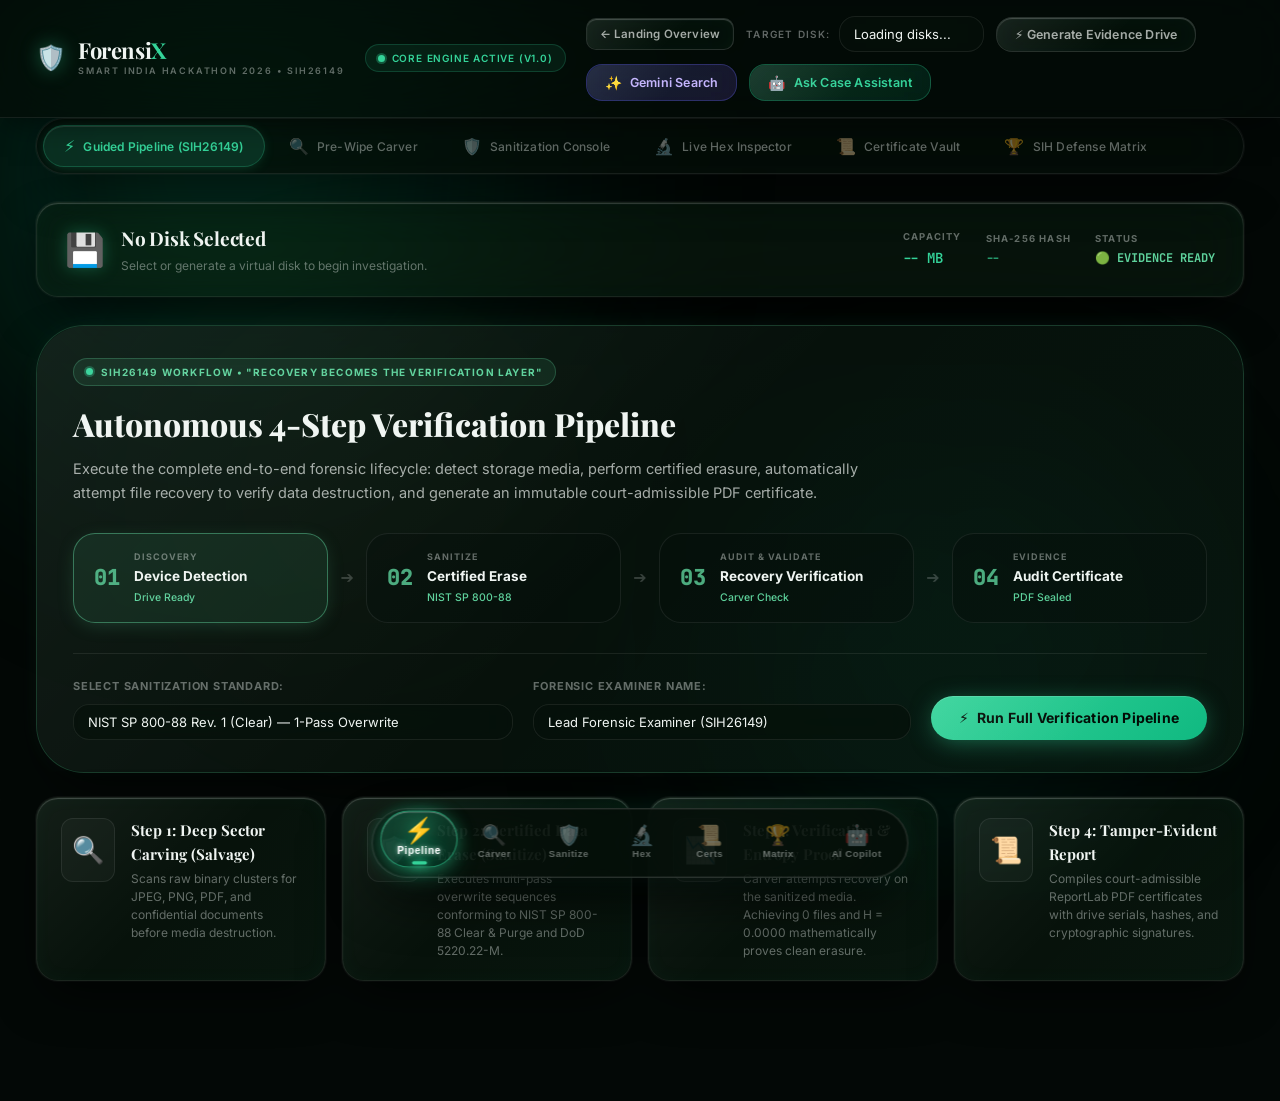
==== commit 9439c216: "feat(studio): integrate SIH26149 guided verification pipeline, restore ForensiX landing page, and co" ====
--- a/static/studio.html
+++ b/static/studio.html
@@ -29,7 +29,7 @@
                     <span class="logo-icon">🛡️</span>
                     <div class="brand-text">
                         <span class="brand-title">Forensi<span class="brand-highlight">X</span></span>
-                        <span class="brand-subtitle">SIH FORENSIC & SANITIZATION OS</span>
+                        <span class="brand-subtitle">SMART INDIA HACKATHON 2026 • SIH26149</span>
                     </div>
                 </a>
                 <div class="system-status-pill">
@@ -65,25 +65,29 @@
         <!-- Floating iOS Dock Navigation -->
         <div class="dock-nav-wrapper">
             <nav class="nav-tabs" role="tablist">
-                <button class="tab-btn active" data-tab="tab-recovery" id="navRecovery">
+                <button class="tab-btn active" data-tab="tab-pipeline" id="navPipeline">
+                    <span class="tab-icon">⚡</span>
+                    <span class="tab-label">Guided Pipeline (SIH26149)</span>
+                </button>
+                <button class="tab-btn" data-tab="tab-recovery" id="navRecovery">
                     <span class="tab-icon">🔍</span>
-                    <span class="tab-label">Forensic Recovery & Carving</span>
+                    <span class="tab-label">Pre-Wipe Carver</span>
                 </button>
                 <button class="tab-btn" data-tab="tab-wipe" id="navWipe">
                     <span class="tab-icon">🛡️</span>
-                    <span class="tab-label">Secure Data Sanitization</span>
+                    <span class="tab-label">Sanitization Console</span>
                 </button>
                 <button class="tab-btn" data-tab="tab-hex" id="navHex">
                     <span class="tab-icon">🔬</span>
-                    <span class="tab-label">Live Hex & Sector Inspector</span>
+                    <span class="tab-label">Live Hex Inspector</span>
                 </button>
                 <button class="tab-btn" data-tab="tab-certs" id="navCerts">
                     <span class="tab-icon">📜</span>
-                    <span class="tab-label">Audit Certificate Vault</span>
+                    <span class="tab-label">Certificate Vault</span>
                 </button>
                 <button class="tab-btn" data-tab="tab-pitch" id="navPitch">
                     <span class="tab-icon">🏆</span>
-                    <span class="tab-label">SIH Pitch & Standards Matrix</span>
+                    <span class="tab-label">SIH Defense Matrix</span>
                 </button>
             </nav>
         </div>
@@ -108,19 +112,210 @@
                         <span class="stat-label">SHA-256 HASH</span>
                         <span class="stat-value hash-code" id="bannerDiskHash">--</span>
                     </div>
-                </div>
-            </div>
+                    <div class="stat-box">
+                        <span class="stat-label">STATUS</span>
+                        <span class="stat-value" id="bannerDiskStatus" style="color:var(--fx-green); font-weight:700; font-size:12px;">🟢 EVIDENCE READY</span>
+                    </div>
+                </div>
+            </div>
+
+            <!-- TAB 0: GUIDED VERIFICATION PIPELINE (Matches SIH26149 PPT) -->
+            <section id="tab-pipeline" class="tab-pane active">
+                <div class="pipeline-card glass-card">
+                    <!-- Top Kicker & Title -->
+                    <div class="pipeline-header">
+                        <div class="pipeline-kicker">
+                            <span class="pulse-dot"></span>
+                            <span>SIH26149 WORKFLOW • "RECOVERY BECOMES THE VERIFICATION LAYER"</span>
+                        </div>
+                        <h2 class="pipeline-title">Autonomous 4-Step Verification Pipeline</h2>
+                        <p class="pipeline-desc">
+                            Execute the complete end-to-end forensic lifecycle: detect storage media, perform certified erasure, automatically attempt file recovery to verify data destruction, and generate an immutable court-admissible PDF certificate.
+                        </p>
+                    </div>
+
+                    <!-- 4-Stage Visual Stepper -->
+                    <div class="pipeline-stepper">
+                        <div class="step-card active" id="step1Card">
+                            <div class="step-num">01</div>
+                            <div class="step-info">
+                                <span class="step-phase">DISCOVERY</span>
+                                <span class="step-title">Device Detection</span>
+                                <span class="step-badge" id="step1Badge">Drive Ready</span>
+                            </div>
+                        </div>
+                        <div class="step-arrow">➔</div>
+                        <div class="step-card" id="step2Card">
+                            <div class="step-num">02</div>
+                            <div class="step-info">
+                                <span class="step-phase">SANITIZE</span>
+                                <span class="step-title">Certified Erase</span>
+                                <span class="step-badge" id="step2Badge">NIST SP 800-88</span>
+                            </div>
+                        </div>
+                        <div class="step-arrow">➔</div>
+                        <div class="step-card" id="step3Card">
+                            <div class="step-num">03</div>
+                            <div class="step-info">
+                                <span class="step-phase">AUDIT & VALIDATE</span>
+                                <span class="step-title">Recovery Verification</span>
+                                <span class="step-badge" id="step3Badge">Carver Check</span>
+                            </div>
+                        </div>
+                        <div class="step-arrow">➔</div>
+                        <div class="step-card" id="step4Card">
+                            <div class="step-num">04</div>
+                            <div class="step-info">
+                                <span class="step-phase">EVIDENCE</span>
+                                <span class="step-title">Audit Certificate</span>
+                                <span class="step-badge" id="step4Badge">PDF Sealed</span>
+                            </div>
+                        </div>
+                    </div>
+
+                    <!-- Control & Configuration Row -->
+                    <div class="pipeline-controls">
+                        <div class="pipeline-form-row">
+                            <div class="pipeline-field">
+                                <label for="pipelineStandardSelect">Select Sanitization Standard:</label>
+                                <select id="pipelineStandardSelect" class="cyber-select">
+                                    <option value="NIST_CLEAR" selected>NIST SP 800-88 Rev. 1 (Clear) — 1-Pass Overwrite</option>
+                                    <option value="NIST_PURGE">NIST SP 800-88 Rev. 1 (Purge) — 3-Pass Multi-Stage</option>
+                                    <option value="DOD_5220_22_M">DoD 5220.22-M (E) — 3-Pass Defense Standard</option>
+                                    <option value="SSD_SECURE_ERASE">SSD Firmware Sanitize — ATA / NVMe Unit Purge</option>
+                                </select>
+                            </div>
+                            <div class="pipeline-field">
+                                <label for="pipelineOperatorInput">Forensic Examiner Name:</label>
+                                <input type="text" id="pipelineOperatorInput" class="cyber-input" value="Lead Forensic Examiner (SIH26149)">
+                            </div>
+                            <div class="pipeline-action-field">
+                                <button id="btnRunFullPipeline" class="btn btn-primary btn-large btn-glow">
+                                    <span id="pipelineBtnIcon">⚡</span>
+                                    <span id="pipelineBtnText">Run Full Verification Pipeline</span>
+                                </button>
+                            </div>
+                        </div>
+                    </div>
+
+                    <!-- Live Progress & Telemetry Stage -->
+                    <div class="pipeline-live-tracker" id="pipelineLiveTracker" style="display: none;">
+                        <div class="tracker-header">
+                            <span class="tracker-stage" id="trackerStage">STAGE 1: EXECUTING SANITIZATION</span>
+                            <span class="tracker-entropy" id="trackerEntropy">Shannon Entropy: Calculating...</span>
+                        </div>
+                        <div class="tracker-track">
+                            <div class="tracker-fill" id="trackerFill" style="width: 15%;"></div>
+                        </div>
+                        <div class="tracker-terminal" id="pipelineTerminalLog">
+                            <div class="tracker-line">[PIPELINE] Initialising autonomous verification workflow...</div>
+                        </div>
+                    </div>
+
+                    <!-- Final Verification Verdict Banner (Decision Gate from Slide 3 of PPT) -->
+                    <div class="verdict-banner" id="verdictBanner" style="display: none;">
+                        <div class="verdict-left">
+                            <div class="verdict-badge-icon" id="verdictBadgeIcon">✅</div>
+                            <div>
+                                <div class="verdict-gate-text">
+                                    <span>PPT VERIFICATION GATE: </span>
+                                    <strong>RECOVERABLE TRACES FOUND? NO</strong>
+                                </div>
+                                <h3 class="verdict-title" id="verdictTitle">VERIFIED: 100% UNRECOVERABLE</h3>
+                                <p class="verdict-desc" id="verdictDesc">
+                                    Post-wipe deep sector carver identified <strong>0 recoverable files</strong>. Shannon entropy confirms <strong>0.0000 bits/byte</strong> zero-leak confidence.
+                                </p>
+                                <div class="verdict-stats-row">
+                                    <div class="verdict-stat-chip">
+                                        <span class="chip-label">POST-WIPE ENTROPY:</span>
+                                        <span class="chip-val" id="verdictEntropyScore">0.0000</span>
+                                    </div>
+                                    <div class="verdict-stat-chip">
+                                        <span class="chip-label">RESIDUAL FILES:</span>
+                                        <span class="chip-val" id="verdictResidualFiles">0 items</span>
+                                    </div>
+                                    <div class="verdict-stat-chip">
+                                        <span class="chip-label">SECTORS VERIFIED:</span>
+                                        <span class="chip-val" id="verdictSectorsScanned">10,240</span>
+                                    </div>
+                                    <div class="verdict-stat-chip">
+                                        <span class="chip-label">STANDARD:</span>
+                                        <span class="chip-val" id="verdictStandardName">NIST SP 800-88</span>
+                                    </div>
+                                </div>
+                            </div>
+                        </div>
+                        <div class="verdict-right">
+                            <a id="btnVerdictDownloadCert" href="#" target="_blank" class="btn btn-primary btn-large btn-glow">
+                                <span>📜 Download Audit Certificate</span>
+                            </a>
+                            <button class="btn btn-secondary btn-sm" onclick="window.switchForensicTab('tab-hex')">
+                                <span>🔬 Inspect Raw Zero Sectors</span>
+                            </button>
+                        </div>
+                    </div>
+                </div>
+
+                <!-- Quick Visual Architecture Guide directly below pipeline -->
+                <div class="pipeline-guide-cards">
+                    <div class="guide-card glass-card">
+                        <div class="guide-icon">🔍</div>
+                        <div>
+                            <h4>Step 1: Deep Sector Carving (Salvage)</h4>
+                            <p>Scans raw binary clusters for JPEG, PNG, PDF, and confidential documents before media destruction.</p>
+                        </div>
+                    </div>
+                    <div class="guide-card glass-card">
+                        <div class="guide-icon">🛡️</div>
+                        <div>
+                            <h4>Step 2: Certified Data Erase (Sanitize)</h4>
+                            <p>Executes multi-pass overwrite sequences conforming to NIST SP 800-88 Clear & Purge and DoD 5220.22-M.</p>
+                        </div>
+                    </div>
+                    <div class="guide-card glass-card">
+                        <div class="guide-icon">📉</div>
+                        <div>
+                            <h4>Step 3: Verification & Entropy Proof</h4>
+                            <p>Carver attempts recovery on the sanitized media. Achieving 0 files and H = 0.0000 mathematically proves clean erasure.</p>
+                        </div>
+                    </div>
+                    <div class="guide-card glass-card">
+                        <div class="guide-icon">📜</div>
+                        <div>
+                            <h4>Step 4: Tamper-Evident Report</h4>
+                            <p>Compiles court-admissible ReportLab PDF certificates with drive serials, hashes, and cryptographic signatures.</p>
+                        </div>
+                    </div>
+                </div>
+            </section>
 
             <!-- TAB 1: FORENSIC RECOVERY & CARVING -->
-            <section id="tab-recovery" class="tab-pane active">
+            <section id="tab-recovery" class="tab-pane">
                 <div class="pane-header">
                     <div>
                         <h2>Deep File Carving & Recovery Station</h2>
                         <p class="section-desc">Raw sector header/footer reconstruction ignoring corrupted or absent filesystem allocation tables.</p>
                     </div>
-                    <button id="btnStartCarve" class="btn btn-primary">
-                        <span>🚀 Run Deep Sector Scan</span>
-                    </button>
+                    <div style="display: flex; gap: 10px;">
+                        <button id="btnCarverQuickSeed" class="btn btn-secondary">
+                            <span>⚡ Mount Fresh Evidence Drive</span>
+                        </button>
+                        <button id="btnStartCarve" class="btn btn-primary">
+                            <span>🚀 Run Deep Sector Scan</span>
+                        </button>
+                    </div>
+                </div>
+
+                <!-- Drive State & Carving Readiness Indicator -->
+                <div class="carver-media-status-banner" id="carverMediaStatusBanner" style="display: flex; align-items: center; justify-content: space-between; padding: 12px 18px; margin-bottom: 18px; border-radius: 12px; background: rgba(16, 185, 129, 0.08); border: 1px solid rgba(16, 185, 129, 0.25);">
+                    <div style="display: flex; align-items: center; gap: 12px;">
+                        <span style="font-size: 20px;" id="carverStatusIcon">🟢</span>
+                        <div>
+                            <div style="font-weight: 600; font-size: 13px; color: var(--fx-green);" id="carverStatusTitle">Target Media: Intact Evidence Detected</div>
+                            <div style="font-size: 11px; color: var(--text-secondary);" id="carverStatusDesc">Synthetic evidence files (JPEG, PNG, PDF, ZIP, TXT) are seeded across raw sectors. Ready for deep recovery.</div>
+                        </div>
+                    </div>
+                    <span class="status-pill status-ready" id="carverStatusBadge" style="font-size: 11px;">EVIDENCE LOADED</span>
                 </div>
 
                 <div class="carver-stats-bar" id="carverStatsBar" style="display: none;">
@@ -690,7 +885,11 @@
 
     <!-- Floating iOS Dock Navigation -->
     <nav class="floating-dock" id="floatingDock" role="tablist" aria-label="Quick forensic navigation">
-        <button class="dock-item active" data-tab="tab-recovery" role="tab" aria-selected="true" title="Deep File Carver">
+        <button class="dock-item active" data-tab="tab-pipeline" role="tab" aria-selected="true" title="Guided Pipeline">
+            <span class="dock-item-icon">⚡</span>
+            <span class="dock-item-label">Pipeline</span>
+        </button>
+        <button class="dock-item" data-tab="tab-recovery" role="tab" aria-selected="false" title="Deep File Carver">
             <span class="dock-item-icon">🔍</span>
             <span class="dock-item-label">Carver</span>
         </button>
--- a/static/styles.css
+++ b/static/styles.css
@@ -58,6 +58,19 @@
     --radius-full:        9999px;
     --ease-spring:        cubic-bezier(0.16, 1, 0.3, 1);
     --ease-smooth:        cubic-bezier(0.25, 1, 0.5, 1);
+
+    /* ForensiX CodeNest Theme Tokens */
+    --fx-bg:              #040d0a;
+    --fx-surface:         #0c1512;
+    --fx-green:           #5ed29c;
+    --fx-green-dim:       rgba(94, 210, 156, 0.15);
+    --fx-green-glow:      rgba(94, 210, 156, 0.35);
+    --fx-border:          rgba(255, 255, 255, 0.08);
+    --fx-border-green:    rgba(94, 210, 156, 0.3);
+    --fx-white-70:        rgba(255, 255, 255, 0.7);
+    --fx-white-50:        rgba(255, 255, 255, 0.5);
+    --font-instrument:    'Instrument Serif', Georgia, serif;
+    --font-jakarta:       'Plus Jakarta Sans', sans-serif;
 }
 
 *, *::before, *::after { margin: 0; padding: 0; box-sizing: border-box; }
@@ -1660,3 +1673,338 @@
         font-size: 16px !important;
     }
 }
+
+/* ==========================================================================
+   Guided Verification Pipeline (SIH26149 PPT 4-Step Stepper & Verdict)
+   ========================================================================== */
+.pipeline-card {
+    padding: 32px 36px;
+    margin-bottom: 24px;
+    background: rgba(10, 24, 16, 0.65);
+    border: 1px solid rgba(94, 210, 156, 0.22);
+    border-radius: var(--radius-2xl);
+    box-shadow: 0 20px 50px -10px rgba(0, 0, 0, 0.7), 0 0 30px -10px rgba(94, 210, 156, 0.15);
+}
+.pipeline-header {
+    margin-bottom: 28px;
+}
+.pipeline-kicker {
+    display: inline-flex;
+    align-items: center;
+    gap: 8px;
+    padding: 5px 12px;
+    background: rgba(94, 210, 156, 0.1);
+    border: 1px solid rgba(94, 210, 156, 0.25);
+    border-radius: 9999px;
+    font-size: 10px;
+    font-weight: 700;
+    letter-spacing: 1.2px;
+    text-transform: uppercase;
+    color: var(--fx-green);
+    margin-bottom: 12px;
+}
+.pipeline-title {
+    font-family: var(--font-display);
+    font-size: clamp(24px, 3vw, 32px);
+    font-weight: 800;
+    color: var(--text-primary);
+    margin-bottom: 8px;
+}
+.pipeline-desc {
+    font-size: 14.5px;
+    color: var(--text-secondary);
+    max-width: 820px;
+    line-height: 1.65;
+}
+
+/* Stepper Bar */
+.pipeline-stepper {
+    display: grid;
+    grid-template-columns: 1fr auto 1fr auto 1fr auto 1fr;
+    align-items: center;
+    gap: 12px;
+    margin-bottom: 30px;
+}
+.step-card {
+    display: flex;
+    align-items: center;
+    gap: 14px;
+    padding: 16px 20px;
+    background: rgba(6, 16, 11, 0.65);
+    border: 1px solid var(--glass-border);
+    border-radius: var(--radius-lg);
+    transition: all 0.3s var(--ease-spring);
+}
+.step-card.active {
+    border-color: rgba(94, 210, 156, 0.45);
+    background: rgba(94, 210, 156, 0.1);
+    box-shadow: 0 4px 20px -5px rgba(94, 210, 156, 0.25);
+}
+.step-card.completed {
+    border-color: rgba(94, 210, 156, 0.3);
+    background: rgba(16, 185, 129, 0.08);
+}
+.step-num {
+    font-family: var(--font-mono);
+    font-size: 22px;
+    font-weight: 800;
+    color: var(--fx-green);
+    opacity: 0.8;
+}
+.step-info {
+    display: flex;
+    flex-direction: column;
+    gap: 2px;
+}
+.step-phase {
+    font-size: 9px;
+    font-weight: 700;
+    letter-spacing: 1px;
+    text-transform: uppercase;
+    color: var(--text-muted);
+}
+.step-title {
+    font-size: 13.5px;
+    font-weight: 700;
+    color: var(--text-primary);
+}
+.step-badge {
+    font-size: 10.5px;
+    color: var(--fx-green);
+    font-weight: 500;
+}
+.step-arrow {
+    color: rgba(255, 255, 255, 0.2);
+    font-size: 16px;
+    user-select: none;
+}
+
+/* Pipeline Control Form */
+.pipeline-controls {
+    padding-top: 24px;
+    border-top: 1px solid rgba(255, 255, 255, 0.08);
+}
+.pipeline-form-row {
+    display: grid;
+    grid-template-columns: 1.4fr 1.2fr auto;
+    gap: 20px;
+    align-items: flex-end;
+}
+.pipeline-field {
+    display: flex;
+    flex-direction: column;
+    gap: 8px;
+}
+.pipeline-field label {
+    font-size: 11px;
+    font-weight: 700;
+    letter-spacing: 0.8px;
+    text-transform: uppercase;
+    color: var(--text-muted);
+}
+.pipeline-field select,
+.pipeline-field input {
+    width: 100%;
+}
+.pipeline-action-field button {
+    height: 44px;
+    padding: 0 28px;
+}
+
+/* Live Progress Tracker */
+.pipeline-live-tracker {
+    margin-top: 28px;
+    padding: 20px 24px;
+    border-radius: var(--radius-lg);
+    background: rgba(4, 13, 10, 0.8);
+    border: 1px solid rgba(94, 210, 156, 0.25);
+    animation: fadeSlideUp 0.3s var(--ease-spring) both;
+}
+.tracker-header {
+    display: flex;
+    justify-content: space-between;
+    align-items: center;
+    margin-bottom: 10px;
+}
+.tracker-stage {
+    font-family: var(--font-mono);
+    font-size: 11px;
+    font-weight: 700;
+    letter-spacing: 1px;
+    color: var(--fx-green);
+}
+.tracker-entropy {
+    font-family: var(--font-mono);
+    font-size: 11.5px;
+    color: var(--text-secondary);
+}
+.tracker-track {
+    height: 8px;
+    background: rgba(255, 255, 255, 0.08);
+    border-radius: 9999px;
+    overflow: hidden;
+    margin-bottom: 12px;
+}
+.tracker-fill {
+    height: 100%;
+    background: linear-gradient(90deg, #10b981, var(--fx-green));
+    border-radius: 9999px;
+    transition: width 0.4s var(--ease-smooth);
+}
+.tracker-terminal {
+    font-family: var(--font-mono);
+    font-size: 11px;
+    color: rgba(255, 255, 255, 0.7);
+    max-height: 80px;
+    overflow-y: auto;
+    display: flex;
+    flex-direction: column;
+    gap: 4px;
+}
+.tracker-line {
+    line-height: 1.4;
+}
+
+/* High-Impact Verdict Banner */
+.verdict-banner {
+    margin-top: 28px;
+    padding: 28px 32px;
+    border-radius: var(--radius-xl);
+    background: linear-gradient(135deg, rgba(10, 32, 22, 0.9) 0%, rgba(4, 16, 11, 0.95) 100%);
+    border: 1.5px solid rgba(94, 210, 156, 0.5);
+    box-shadow: 0 16px 45px -10px rgba(94, 210, 156, 0.3), 0 0 20px rgba(94, 210, 156, 0.15) inset;
+    display: flex;
+    justify-content: space-between;
+    align-items: center;
+    gap: 28px;
+    flex-wrap: wrap;
+    animation: fadeSlideUp 0.45s var(--ease-spring) both;
+}
+.verdict-left {
+    display: flex;
+    align-items: center;
+    gap: 20px;
+    max-width: 780px;
+}
+.verdict-badge-icon {
+    font-size: 38px;
+    width: 68px;
+    height: 68px;
+    border-radius: 18px;
+    background: rgba(94, 210, 156, 0.15);
+    border: 1px solid rgba(94, 210, 156, 0.35);
+    display: flex;
+    align-items: center;
+    justify-content: center;
+    flex-shrink: 0;
+    box-shadow: 0 0 20px rgba(94, 210, 156, 0.3);
+}
+.verdict-gate-text {
+    font-family: var(--font-mono);
+    font-size: 11px;
+    letter-spacing: 1px;
+    color: var(--text-muted);
+    text-transform: uppercase;
+    margin-bottom: 4px;
+}
+.verdict-gate-text strong {
+    color: var(--fx-green);
+}
+.verdict-title {
+    font-family: var(--font-display);
+    font-size: 24px;
+    font-weight: 800;
+    color: #ffffff;
+    margin-bottom: 6px;
+    letter-spacing: -0.5px;
+}
+.verdict-desc {
+    font-size: 13.5px;
+    color: var(--text-secondary);
+    line-height: 1.55;
+    margin-bottom: 14px;
+}
+.verdict-stats-row {
+    display: flex;
+    gap: 10px;
+    flex-wrap: wrap;
+}
+.verdict-stat-chip {
+    display: inline-flex;
+    align-items: center;
+    gap: 6px;
+    padding: 4px 10px;
+    border-radius: 6px;
+    background: rgba(255, 255, 255, 0.04);
+    border: 1px solid rgba(255, 255, 255, 0.08);
+    font-family: var(--font-mono);
+    font-size: 10.5px;
+}
+.chip-label { color: var(--text-muted); }
+.chip-val { color: var(--fx-green); font-weight: 700; }
+.verdict-right {
+    display: flex;
+    flex-direction: column;
+    gap: 10px;
+    align-items: stretch;
+    flex-shrink: 0;
+}
+
+/* Quick Guide Cards */
+.pipeline-guide-cards {
+    display: grid;
+    grid-template-columns: repeat(auto-fit, minmax(260px, 1fr));
+    gap: 16px;
+}
+.guide-card {
+    padding: 20px 24px;
+    display: flex;
+    gap: 16px;
+    align-items: flex-start;
+}
+.guide-icon {
+    font-size: 26px;
+    padding: 10px;
+    background: rgba(255, 255, 255, 0.03);
+    border: 1px solid rgba(255, 255, 255, 0.08);
+    border-radius: 12px;
+    flex-shrink: 0;
+}
+.guide-card h4 {
+    font-family: var(--font-display);
+    font-size: 15px;
+    font-weight: 700;
+    color: var(--text-primary);
+    margin-bottom: 4px;
+}
+.guide-card p {
+    font-size: 12px;
+    color: var(--text-muted);
+    line-height: 1.5;
+}
+
+/* Responsive adjustments for pipeline */
+@media (max-width: 1024px) {
+    .pipeline-stepper {
+        grid-template-columns: 1fr 1fr;
+        gap: 10px;
+    }
+    .step-arrow {
+        display: none;
+    }
+    .pipeline-form-row {
+        grid-template-columns: 1fr;
+    }
+    .verdict-banner {
+        flex-direction: column;
+        align-items: flex-start;
+    }
+    .verdict-right {
+        width: 100%;
+    }
+    .verdict-right .btn {
+        width: 100%;
+        justify-content: center;
+    }
+}
+
